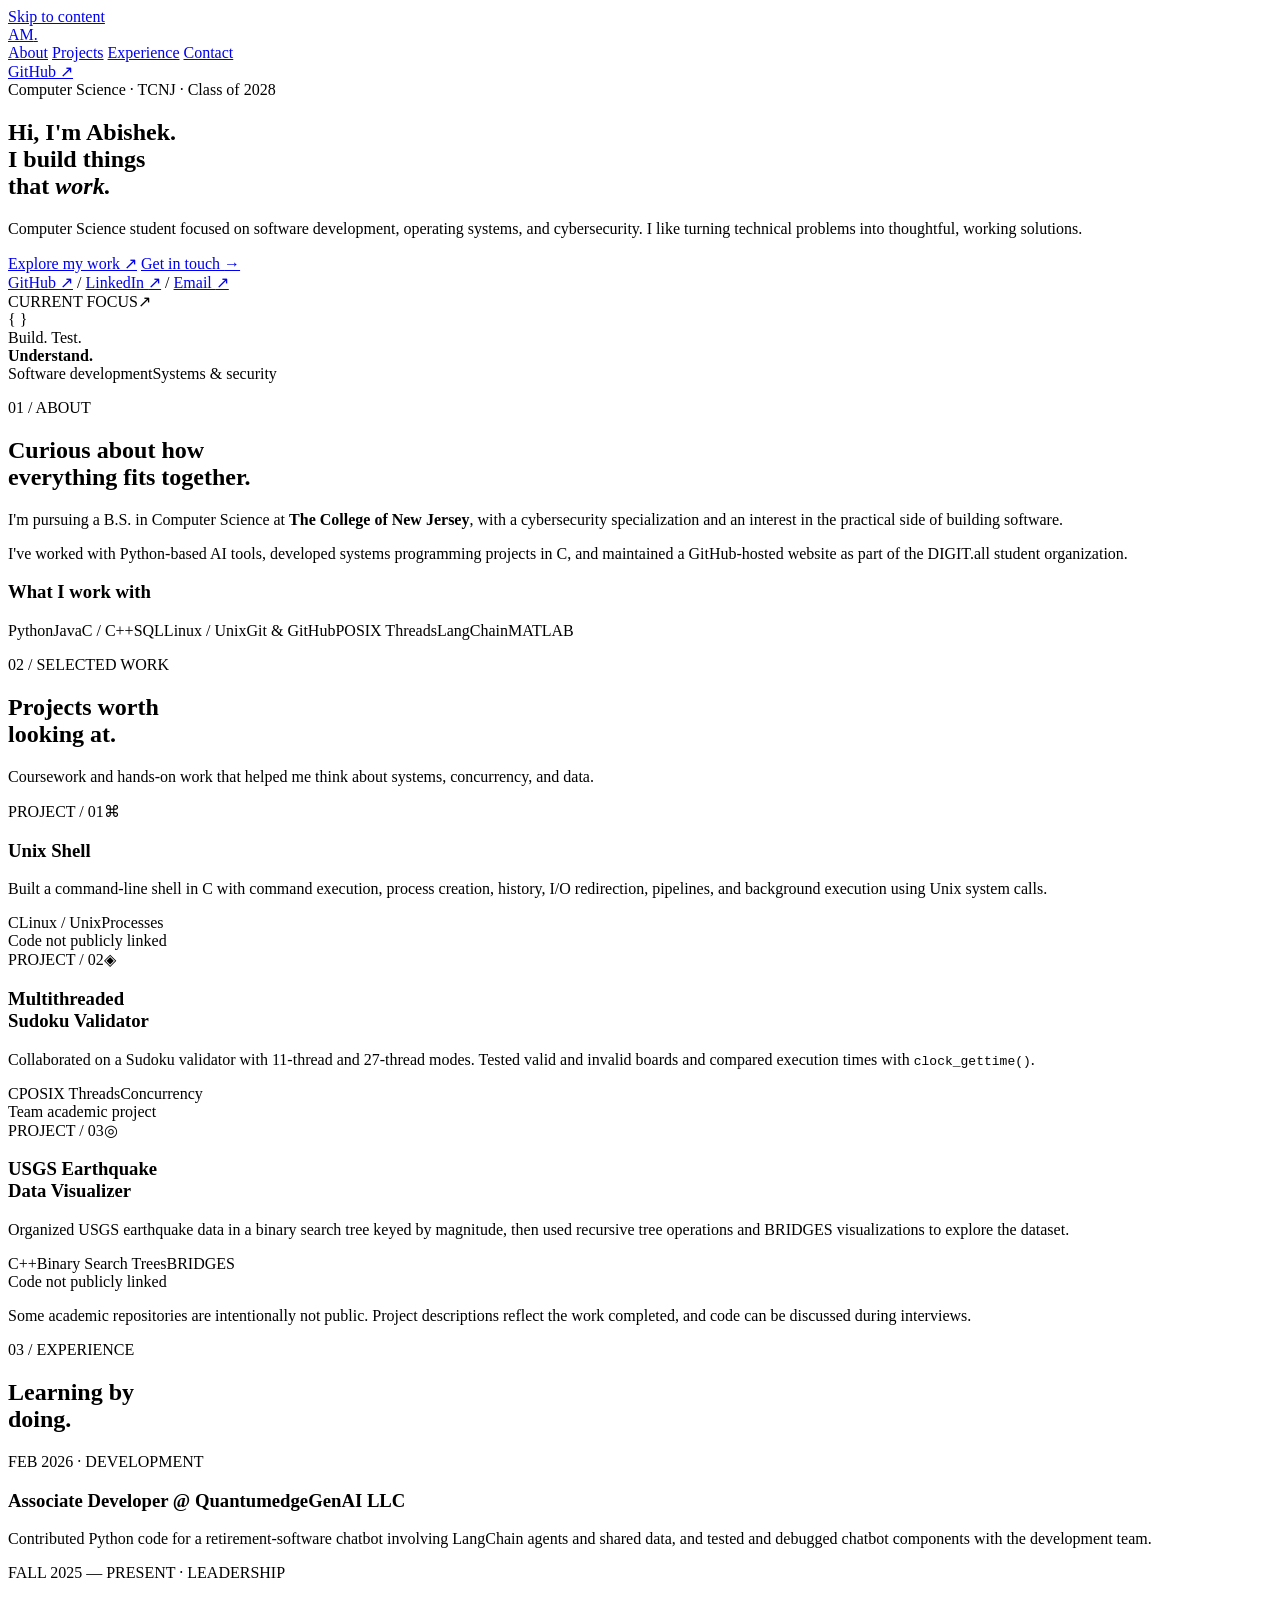
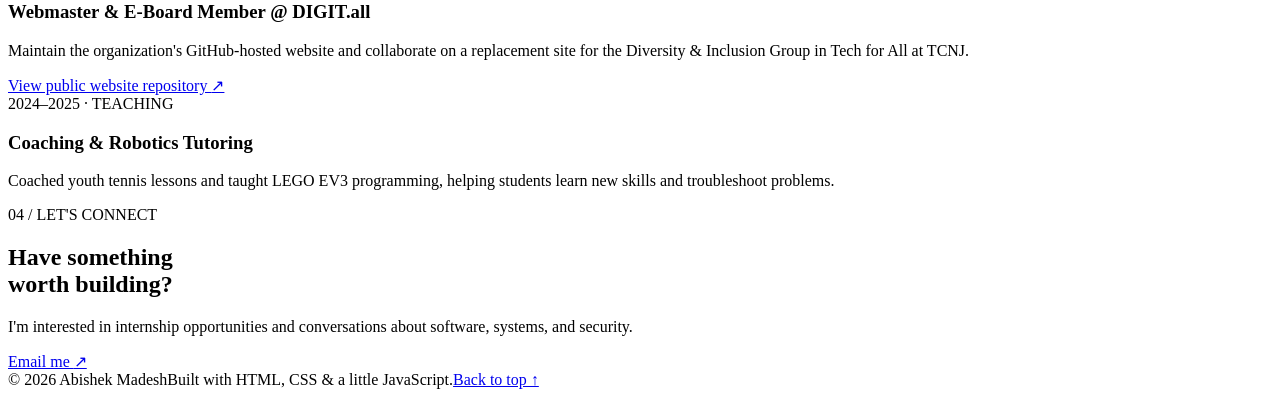
==== index.html @ 81a5c3c8 "Add portfolio homepage" ====
<!doctype html>
<html lang="en">
<head>
  <meta charset="utf-8">
  <meta name="viewport" content="width=device-width, initial-scale=1">
  <meta name="theme-color" content="#0a1020">
  <meta name="description" content="Portfolio of Abishek Madesh, a Computer Science student at The College of New Jersey interested in software development, systems, and cybersecurity.">
  <title>Abishek Madesh | Software & Systems</title>
  <link rel="stylesheet" href="styles.css">
  <script src="script.js" defer></script>
</head>
<body>
  <a class="skip-link" href="#main">Skip to content</a>
  <header class="site-header">
    <div class="container nav-shell">
      <a class="brand" href="#top" aria-label="Abishek Madesh home"><span class="brand-mark">AM<span class="brand-dot">.</span></span></a>
      <nav class="nav-links" aria-label="Primary navigation">
        <a href="#about">About</a>
        <a href="#projects">Projects</a>
        <a href="#experience">Experience</a>
        <a href="#contact">Contact</a>
      </nav>
      <a class="nav-github" href="https://github.com/AbishekMadesh" target="_blank" rel="noopener noreferrer">GitHub <span aria-hidden="true">↗</span></a>
    </div>
  </header>

  <main id="main">
    <section class="hero container" id="top" aria-labelledby="hero-title">
      <div class="hero-copy">
        <div class="eyebrow"><span class="status-dot" aria-hidden="true"></span> Computer Science · TCNJ · Class of 2028</div>
        <h1 id="hero-title">Hi, I'm <span>Abishek.</span><br>I build things<br>that <em>work.</em></h1>
        <p class="hero-description">Computer Science student focused on software development, operating systems, and cybersecurity. I like turning technical problems into thoughtful, working solutions.</p>
        <div class="hero-actions">
          <a class="button button-primary" href="#projects">Explore my work <span aria-hidden="true">↗</span></a>
          <a class="button button-outline" href="mailto:madesha1@tcnj.edu">Get in touch <span aria-hidden="true">→</span></a>
        </div>
        <div class="hero-links" aria-label="Social links">
          <a href="https://github.com/AbishekMadesh" target="_blank" rel="noopener noreferrer">GitHub <span aria-hidden="true">↗</span></a>
          <span aria-hidden="true">/</span>
          <a href="https://www.linkedin.com/in/abishek-madesh" target="_blank" rel="noopener noreferrer">LinkedIn <span aria-hidden="true">↗</span></a>
          <span aria-hidden="true">/</span>
          <a href="mailto:madesha1@tcnj.edu">Email <span aria-hidden="true">↗</span></a>
        </div>
      </div>
      <div class="hero-visual" aria-label="My development focus: code, systems, and security">
        <div class="visual-top"><span class="visual-kicker">CURRENT FOCUS</span><span class="visual-corner" aria-hidden="true">↗</span></div>
        <div class="visual-main">
          <div class="orbit orbit-one"></div><div class="orbit orbit-two"></div>
          <div class="focus-icon" aria-hidden="true">{ }</div>
          <div class="visual-caption">Build. Test.<br><strong>Understand.</strong></div>
        </div>
        <div class="visual-footer"><span><span class="mini-dot" aria-hidden="true"></span> Software development</span><span>Systems & security</span></div>
      </div>
    </section>

    <section class="about section" id="about" aria-labelledby="about-title">
      <div class="container about-grid">
        <div>
          <p class="section-kicker"><span class="section-index">01 /</span> ABOUT</p>
          <h2 id="about-title">Curious about how<br><span>everything fits together.</span></h2>
        </div>
        <div class="about-content">
          <p>I'm pursuing a B.S. in Computer Science at <strong>The College of New Jersey</strong>, with a cybersecurity specialization and an interest in the practical side of building software.</p>
          <p>I've worked with Python-based AI tools, developed systems programming projects in C, and maintained a GitHub-hosted website as part of the DIGIT.all student organization.</p>
          <div class="skill-area">
            <h3>What I work with</h3>
            <div class="skills" aria-label="Technical skills"><span>Python</span><span>Java</span><span>C / C++</span><span>SQL</span><span>Linux / Unix</span><span>Git & GitHub</span><span>POSIX Threads</span><span>LangChain</span><span>MATLAB</span></div>
          </div>
        </div>
      </div>
    </section>

    <section class="projects section" id="projects" aria-labelledby="projects-title">
      <div class="container">
        <div class="section-heading">
          <div><p class="section-kicker"><span class="section-index">02 /</span> SELECTED WORK</p><h2 id="projects-title">Projects worth<br><span>looking at.</span></h2></div>
          <p>Coursework and hands-on work that helped me think about systems, concurrency, and data.</p>
        </div>
        <div class="projects-grid">
          <article class="project-card project-featured">
            <div class="project-card-top"><span class="project-number">PROJECT / 01</span><span class="project-icon" aria-hidden="true">⌘</span></div>
            <h3>Unix Shell</h3>
            <p>Built a command-line shell in C with command execution, process creation, history, I/O redirection, pipelines, and background execution using Unix system calls.</p>
            <div class="project-bottom"><div class="project-tags"><span>C</span><span>Linux / Unix</span><span>Processes</span></div><span class="repo-note">Code not publicly linked</span></div>
          </article>
          <article class="project-card">
            <div class="project-card-top"><span class="project-number">PROJECT / 02</span><span class="project-icon" aria-hidden="true">◈</span></div>
            <h3>Multithreaded<br>Sudoku Validator</h3>
            <p>Collaborated on a Sudoku validator with 11-thread and 27-thread modes. Tested valid and invalid boards and compared execution times with <code>clock_gettime()</code>.</p>
            <div class="project-bottom"><div class="project-tags"><span>C</span><span>POSIX Threads</span><span>Concurrency</span></div><span class="repo-note">Team academic project</span></div>
          </article>
          <article class="project-card">
            <div class="project-card-top"><span class="project-number">PROJECT / 03</span><span class="project-icon" aria-hidden="true">◎</span></div>
            <h3>USGS Earthquake<br>Data Visualizer</h3>
            <p>Organized USGS earthquake data in a binary search tree keyed by magnitude, then used recursive tree operations and BRIDGES visualizations to explore the dataset.</p>
            <div class="project-bottom"><div class="project-tags"><span>C++</span><span>Binary Search Trees</span><span>BRIDGES</span></div><span class="repo-note">Code not publicly linked</span></div>
          </article>
        </div>
        <p class="projects-footnote">Some academic repositories are intentionally not public. Project descriptions reflect the work completed, and code can be discussed during interviews.</p>
      </div>
    </section>

    <section class="experience section" id="experience" aria-labelledby="experience-title">
      <div class="container experience-grid">
        <div><p class="section-kicker"><span class="section-index">03 /</span> EXPERIENCE</p><h2 id="experience-title">Learning by<br><span>doing.</span></h2></div>
        <div class="timeline">
          <article class="timeline-entry"><div class="timeline-meta">FEB 2026 <span aria-hidden="true">·</span> DEVELOPMENT</div><h3>Associate Developer <span>@ QuantumedgeGenAI LLC</span></h3><p>Contributed Python code for a retirement-software chatbot involving LangChain agents and shared data, and tested and debugged chatbot components with the development team.</p></article>
          <article class="timeline-entry"><div class="timeline-meta">FALL 2025 — PRESENT <span aria-hidden="true">·</span> LEADERSHIP</div><h3>Webmaster & E-Board Member <span>@ DIGIT.all</span></h3><p>Maintain the organization's GitHub-hosted website and collaborate on a replacement site for the Diversity & Inclusion Group in Tech for All at TCNJ.</p><a class="inline-link" href="https://github.com/AbishekMadesh/TCNJDIGITall.github.io" target="_blank" rel="noopener noreferrer">View public website repository <span aria-hidden="true">↗</span></a></article>
          <article class="timeline-entry"><div class="timeline-meta">2024–2025 <span aria-hidden="true">·</span> TEACHING</div><h3>Coaching & Robotics Tutoring</h3><p>Coached youth tennis lessons and taught LEGO EV3 programming, helping students learn new skills and troubleshoot problems.</p></article>
        </div>
      </div>
    </section>

    <section class="contact section" id="contact" aria-labelledby="contact-title">
      <div class="container contact-content"><p class="section-kicker"><span class="section-index">04 /</span> LET'S CONNECT</p><h2 id="contact-title">Have something<br><span>worth building?</span></h2><p>I'm interested in internship opportunities and conversations about software, systems, and security.</p><a class="button button-primary" href="mailto:madesha1@tcnj.edu?subject=Portfolio%20Inquiry">Email me <span aria-hidden="true">↗</span></a></div>
    </section>
  </main>
  <footer class="site-footer"><div class="container footer-shell"><span>© <span id="year">2026</span> Abishek Madesh</span><span>Built with HTML, CSS & a little JavaScript.</span><a href="#top">Back to top ↑</a></div></footer>
</body>
</html>
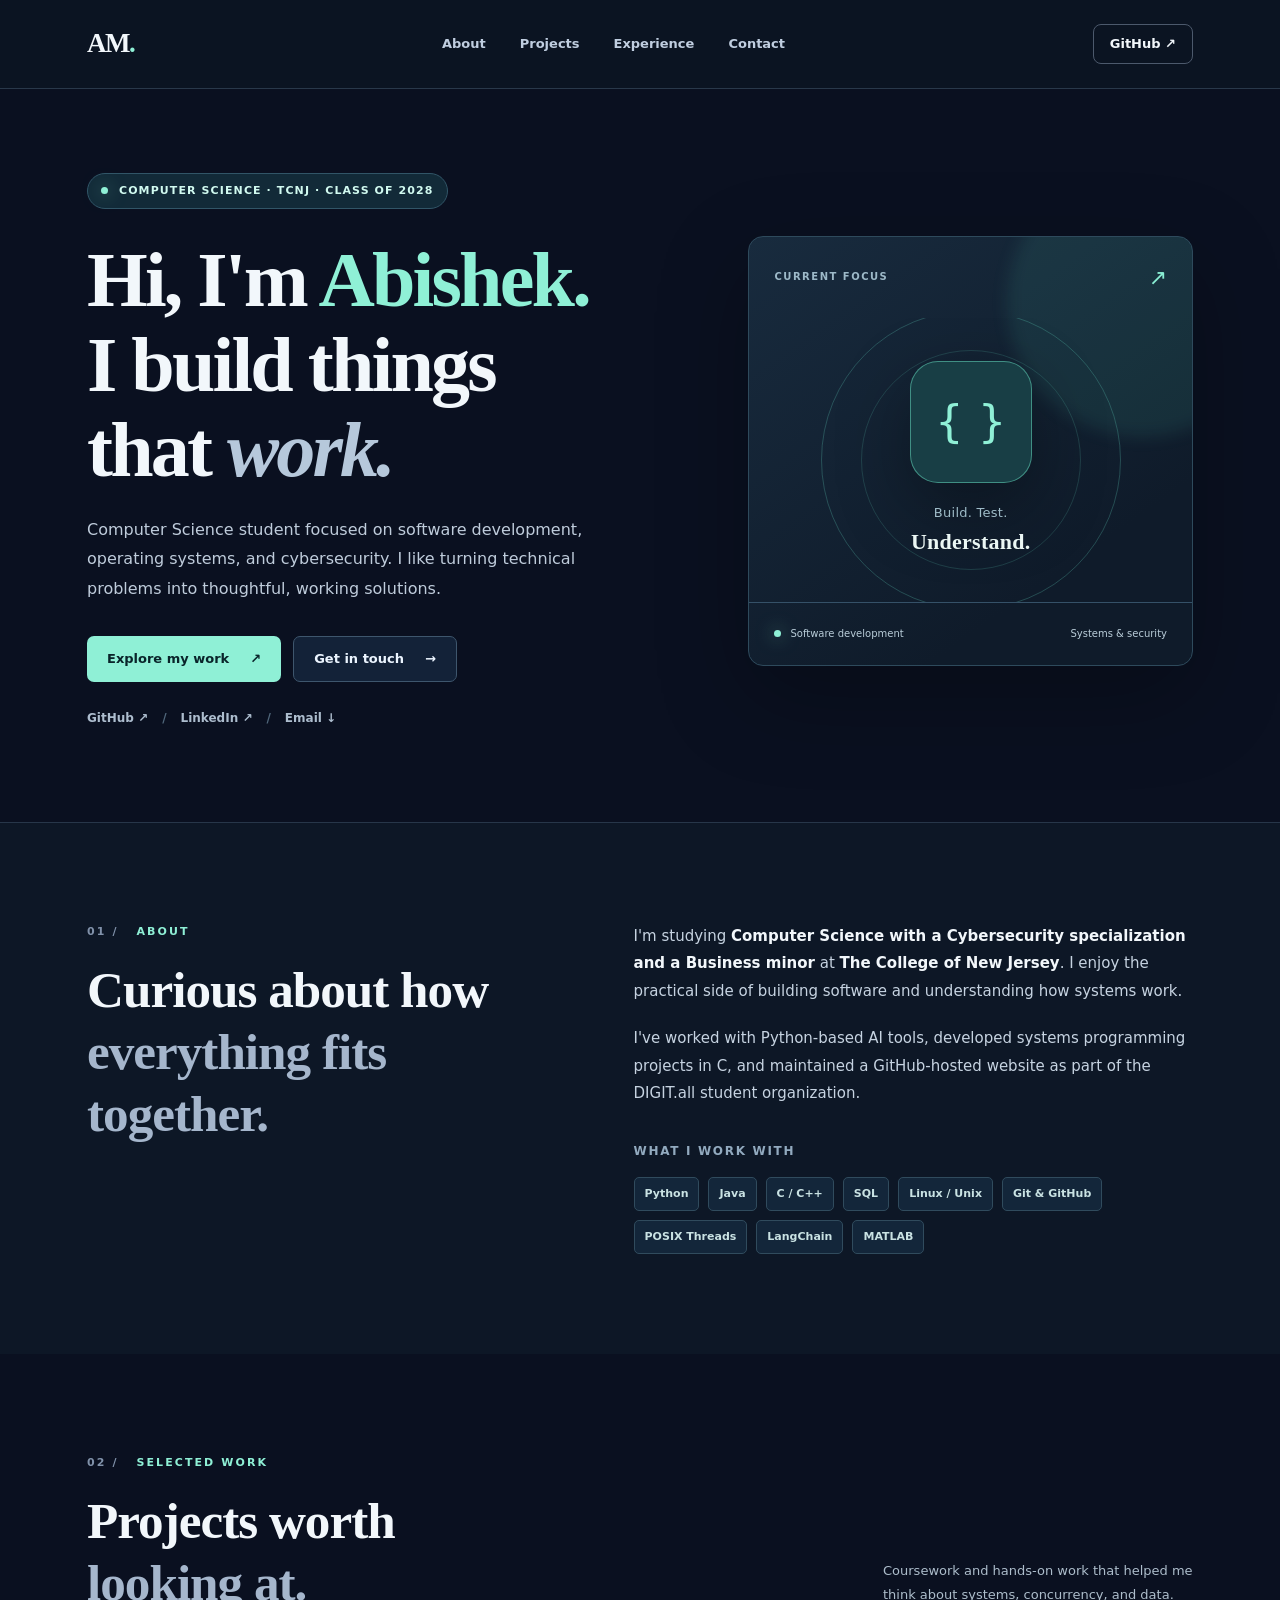
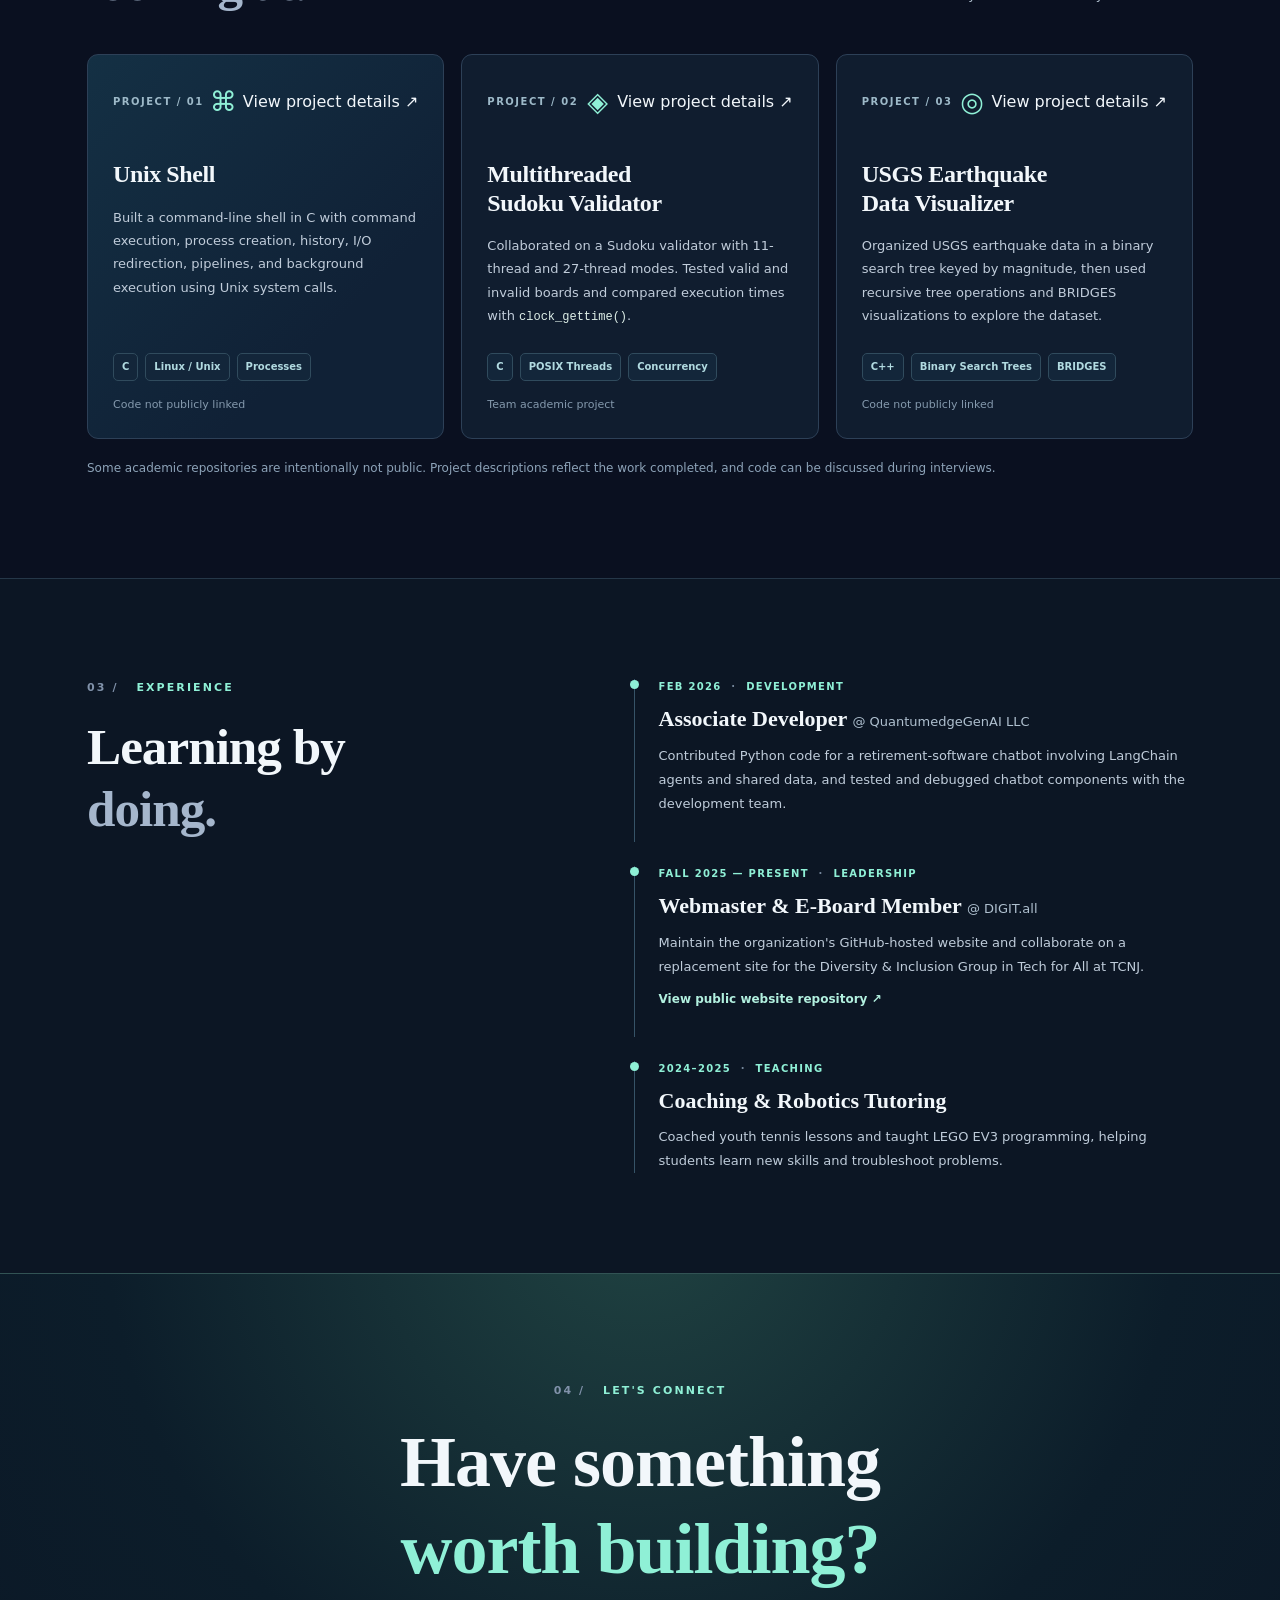
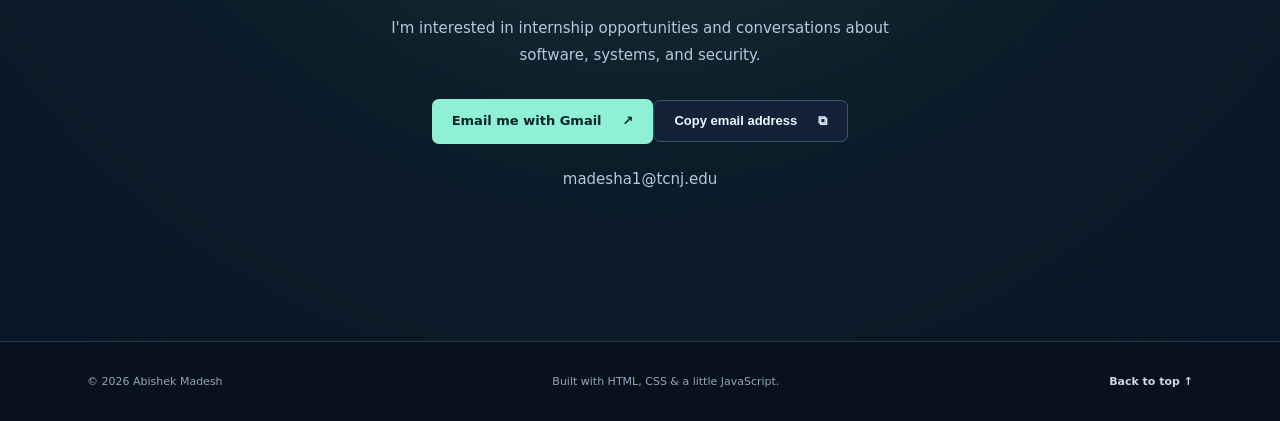
==== commit f36a4e80: "Fix education, add project detail links, and improve contact actions" ====
--- a/index.html
+++ b/index.html
@@ -32,14 +32,14 @@
         <p class="hero-description">Computer Science student focused on software development, operating systems, and cybersecurity. I like turning technical problems into thoughtful, working solutions.</p>
         <div class="hero-actions">
           <a class="button button-primary" href="#projects">Explore my work <span aria-hidden="true">↗</span></a>
-          <a class="button button-outline" href="mailto:madesha1@tcnj.edu">Get in touch <span aria-hidden="true">→</span></a>
+          <a class="button button-outline" href="#contact">Get in touch <span aria-hidden="true">→</span></a>
         </div>
         <div class="hero-links" aria-label="Social links">
           <a href="https://github.com/AbishekMadesh" target="_blank" rel="noopener noreferrer">GitHub <span aria-hidden="true">↗</span></a>
           <span aria-hidden="true">/</span>
           <a href="https://www.linkedin.com/in/abishek-madesh" target="_blank" rel="noopener noreferrer">LinkedIn <span aria-hidden="true">↗</span></a>
           <span aria-hidden="true">/</span>
-          <a href="mailto:madesha1@tcnj.edu">Email <span aria-hidden="true">↗</span></a>
+          <a href="#contact">Email <span aria-hidden="true">↓</span></a>
         </div>
       </div>
       <div class="hero-visual" aria-label="My development focus: code, systems, and security">
@@ -60,7 +60,7 @@
           <h2 id="about-title">Curious about how<br><span>everything fits together.</span></h2>
         </div>
         <div class="about-content">
-          <p>I'm pursuing a B.S. in Computer Science at <strong>The College of New Jersey</strong>, with a cybersecurity specialization and an interest in the practical side of building software.</p>
+          <p>I'm studying <strong>Computer Science with a Cybersecurity specialization and a Business minor</strong> at <strong>The College of New Jersey</strong>. I enjoy the practical side of building software and understanding how systems work.</p>
           <p>I've worked with Python-based AI tools, developed systems programming projects in C, and maintained a GitHub-hosted website as part of the DIGIT.all student organization.</p>
           <div class="skill-area">
             <h3>What I work with</h3>
@@ -77,24 +77,24 @@
           <p>Coursework and hands-on work that helped me think about systems, concurrency, and data.</p>
         </div>
         <div class="projects-grid">
-          <article class="project-card project-featured">
-            <div class="project-card-top"><span class="project-number">PROJECT / 01</span><span class="project-icon" aria-hidden="true">⌘</span></div>
+          <a class="project-card project-featured" href="projects/unix-shell.html" aria-label="View details for Unix Shell">
+            <div class="project-card-top"><span class="project-number">PROJECT / 01</span><span class="project-icon" aria-hidden="true">⌘</span><span class="project-cta">View project details <span aria-hidden="true">↗</span></span></div>
             <h3>Unix Shell</h3>
             <p>Built a command-line shell in C with command execution, process creation, history, I/O redirection, pipelines, and background execution using Unix system calls.</p>
             <div class="project-bottom"><div class="project-tags"><span>C</span><span>Linux / Unix</span><span>Processes</span></div><span class="repo-note">Code not publicly linked</span></div>
-          </article>
-          <article class="project-card">
-            <div class="project-card-top"><span class="project-number">PROJECT / 02</span><span class="project-icon" aria-hidden="true">◈</span></div>
+          </a>
+          <a class="project-card" href="projects/sudoku-validator.html" aria-label="View details for Multithreaded Sudoku Validator">
+            <div class="project-card-top"><span class="project-number">PROJECT / 02</span><span class="project-icon" aria-hidden="true">◈</span><span class="project-cta">View project details <span aria-hidden="true">↗</span></span></div>
             <h3>Multithreaded<br>Sudoku Validator</h3>
             <p>Collaborated on a Sudoku validator with 11-thread and 27-thread modes. Tested valid and invalid boards and compared execution times with <code>clock_gettime()</code>.</p>
             <div class="project-bottom"><div class="project-tags"><span>C</span><span>POSIX Threads</span><span>Concurrency</span></div><span class="repo-note">Team academic project</span></div>
-          </article>
-          <article class="project-card">
-            <div class="project-card-top"><span class="project-number">PROJECT / 03</span><span class="project-icon" aria-hidden="true">◎</span></div>
+          </a>
+          <a class="project-card" href="projects/earthquake-visualizer.html" aria-label="View details for USGS Earthquake Data Visualizer">
+            <div class="project-card-top"><span class="project-number">PROJECT / 03</span><span class="project-icon" aria-hidden="true">◎</span><span class="project-cta">View project details <span aria-hidden="true">↗</span></span></div>
             <h3>USGS Earthquake<br>Data Visualizer</h3>
             <p>Organized USGS earthquake data in a binary search tree keyed by magnitude, then used recursive tree operations and BRIDGES visualizations to explore the dataset.</p>
             <div class="project-bottom"><div class="project-tags"><span>C++</span><span>Binary Search Trees</span><span>BRIDGES</span></div><span class="repo-note">Code not publicly linked</span></div>
-          </article>
+          </a>
         </div>
         <p class="projects-footnote">Some academic repositories are intentionally not public. Project descriptions reflect the work completed, and code can be discussed during interviews.</p>
       </div>
@@ -112,7 +112,7 @@
     </section>
 
     <section class="contact section" id="contact" aria-labelledby="contact-title">
-      <div class="container contact-content"><p class="section-kicker"><span class="section-index">04 /</span> LET'S CONNECT</p><h2 id="contact-title">Have something<br><span>worth building?</span></h2><p>I'm interested in internship opportunities and conversations about software, systems, and security.</p><a class="button button-primary" href="mailto:madesha1@tcnj.edu?subject=Portfolio%20Inquiry">Email me <span aria-hidden="true">↗</span></a></div>
+      <div class="container contact-content"><p class="section-kicker"><span class="section-index">04 /</span> LET'S CONNECT</p><h2 id="contact-title">Have something<br><span>worth building?</span></h2><p>I'm interested in internship opportunities and conversations about software, systems, and security.</p><div class="contact-actions"><a class="button button-primary" href="https://mail.google.com/mail/?view=cm&amp;fs=1&amp;to=madesha1%40tcnj.edu&amp;su=Portfolio%20Inquiry" target="_blank" rel="noopener noreferrer">Email me with Gmail <span aria-hidden="true">↗</span></a><button class="button button-outline copy-email" type="button" data-email="madesha1@tcnj.edu">Copy email address <span aria-hidden="true">⧉</span></button></div><p class="contact-email">madesha1@tcnj.edu</p><p class="copy-status" id="copy-status" role="status" aria-live="polite"></p></div>
     </section>
   </main>
   <footer class="site-footer"><div class="container footer-shell"><span>© <span id="year">2026</span> Abishek Madesh</span><span>Built with HTML, CSS & a little JavaScript.</span><a href="#top">Back to top ↑</a></div></footer>
--- a/styles.css
+++ b/styles.css
@@ -0,0 +1,12 @@
+:root{color-scheme:dark;--bg:#0a1020;--surface:#101b2d;--edge:#29384d;--muted:#a6b5c8;--text:#f2f7fb;--accent:#8ff0d6;--serif:Georgia,'Times New Roman',serif;--sans:'Segoe UI',Inter,system-ui,-apple-system,sans-serif}
+*{box-sizing:border-box}html{scroll-behavior:smooth}body{margin:0;background:var(--bg);font-family:var(--sans);color:var(--text);line-height:1.6;-webkit-font-smoothing:antialiased}a{color:inherit;text-decoration:none}a:hover{text-decoration:none}::selection{background:var(--accent);color:var(--bg)}.container{max-width:1170px;margin-inline:auto;padding-inline:32px}.skip-link{position:absolute;z-index:9999;left:15px;top:-100px;background:#fff;color:#111;padding:9px 14px;border-radius:4px}.skip-link:focus{top:12px}a:focus-visible{outline:3px solid var(--accent);outline-offset:5px;border-radius:3px}
+.site-header{position:relative;border-bottom:1px solid #29384a;background:#0b1422}.nav-shell{min-height:88px;display:flex;align-items:center;justify-content:space-between;gap:25px}.brand-mark{font-family:var(--serif);font-weight:700;font-size:27px;letter-spacing:-1.5px}.brand-dot{color:var(--accent)}.nav-links{display:flex;gap:34px}.nav-links a{font-size:13px;font-weight:600;color:#c0cee0;transition:color .2s}.nav-links a:hover,.hero-links a:hover,.inline-link:hover{color:var(--accent)}.nav-github{font-size:13px;font-weight:700;border:1px solid #4c596c;border-radius:8px;padding:9px 16px;white-space:nowrap}.nav-github:hover{border-color:var(--accent)}
+.hero{min-height:620px;display:grid;grid-template-columns:1.15fr .85fr;gap:60px;align-items:center;padding-block:84px 93px}.hero-copy{position:relative}.eyebrow{display:inline-flex;align-items:center;gap:11px;border:1px solid #315567;background:#122a38;color:#d1faf0;padding:8px 13px;border-radius:100px;font-size:11px;font-weight:700;letter-spacing:.1em;text-transform:uppercase}.status-dot,.mini-dot{display:inline-block;width:7px;height:7px;background:var(--accent);border-radius:50%;box-shadow:0 0 18px #8ff0d6a0}.hero h1{font-family:var(--serif);font-weight:700;letter-spacing:-2.8px;font-size:clamp(56px,6.1vw,83px);line-height:1.09;margin:28px 0 23px}.hero h1 span{color:var(--accent)}.hero h1 em{font-style:italic;color:#b6c8db}.hero-description{max-width:550px;color:#bfccdb;font-size:16px;line-height:1.85;margin:0}.hero-actions{display:flex;flex-wrap:wrap;gap:12px;margin:32px 0 27px}.button{display:inline-flex;justify-content:center;align-items:center;gap:21px;padding:12px 20px;border-radius:7px;font-size:13px;font-weight:800;transition:transform .15s,background .15s,border-color .15s}.button:hover{transform:translateY(-2px)}.button-primary{background:var(--accent);color:#09242a}.button-primary:hover{background:#b0f9e7}.button-outline{color:#ecf5ff;background:#132238;border:1px solid #3e566d}.button-outline:hover{border-color:var(--accent)}.hero-links{display:flex;gap:14px;align-items:center;color:#adbdce;font-size:12px;font-weight:700}.hero-links>span{color:#50677b}
+.hero-visual{min-height:430px;background:linear-gradient(145deg,#182b3e 0%,#0f1b2a 75%);border:1px solid #2e4a5c;border-radius:15px;box-shadow:0 30px 90px #0004;overflow:hidden;display:flex;flex-direction:column;position:relative}.hero-visual:after{content:"";position:absolute;right:-85px;top:-70px;width:270px;height:270px;border-radius:50%;background:#54ddbf18;filter:blur(8px)}.visual-top,.visual-footer{padding:23px 25px;display:flex;align-items:center;justify-content:space-between;gap:12px}.visual-kicker,.project-number{font-size:10px;font-weight:900;color:#9db9c8;letter-spacing:.15em}.visual-corner{font-size:22px;color:var(--accent)}.visual-main{flex:1;position:relative;display:flex;flex-direction:column;align-items:center;justify-content:center;overflow:hidden}.orbit{position:absolute;border:1px solid #5ec6b448;border-radius:50%}.orbit-one{width:300px;height:300px}.orbit-two{width:220px;height:220px;border-color:#5ec6b432}.focus-icon{display:grid;place-items:center;width:122px;height:122px;border-radius:28px;background:#183e45;border:1px solid #6ce9c87a;color:var(--accent);font-size:45px;font-weight:500;box-shadow:0 25px 75px #0005;z-index:1}.visual-caption{position:relative;z-index:1;margin-top:20px;text-align:center;color:#9fbcc8;font-size:13px;letter-spacing:.02em}.visual-caption strong{font-family:var(--serif);font-size:22px;color:#ebf7f4}.visual-footer{font-size:10px;color:#b9cdd9;border-top:1px solid #355168;white-space:nowrap}.visual-footer span:first-child{display:flex;align-items:center;gap:9px}
+.section{padding-block:100px;scroll-margin-top:20px}.section-kicker{font-size:11px;letter-spacing:.19em;font-weight:800;color:var(--accent);margin:0 0 19px}.section-index{color:#8192aa;margin-right:12px}.section h2{font-family:var(--serif);font-size:clamp(38px,4vw,52px);line-height:1.21;letter-spacing:-1px;margin:0;font-weight:700}.section h2 span{color:#a5b6cc}.about{border-top:1px solid #273649;background:#0d1726}.about-grid,.experience-grid{display:grid;grid-template-columns:.92fr 1.08fr;gap:70px}.about-content p{margin:0 0 19px;color:#c6d3e1;font-size:15px;line-height:1.85}.about-content strong{color:var(--text)}.skill-area{margin-top:34px}.skill-area h3{font-size:12px;text-transform:uppercase;letter-spacing:.14em;color:#92aabf;margin:0 0 16px}.skills{display:flex;gap:9px;flex-wrap:wrap}.skills span,.project-tags span{border:1px solid #304b5d;border-radius:5px;background:#13263a;color:#c9e2e3;font-size:11px;font-weight:700;padding:7px 10px}
+.projects{background:#0a1020}.section-heading{display:flex;justify-content:space-between;align-items:end;gap:60px;margin-bottom:40px}.section-heading>p{max-width:310px;color:#adbdcb;font-size:13px;line-height:1.9;margin:0 0 6px}.projects-grid{display:grid;grid-template-columns:repeat(3,minmax(0,1fr));gap:17px}.project-card{display:flex;flex-direction:column;border:1px solid #2d4057;border-radius:11px;background:#101d2f;padding:25px;min-height:355px;transition:transform .2s,border-color .2s,box-shadow .2s}.project-card:hover{transform:translateY(-5px);border-color:#548d8d;box-shadow:0 24px 50px #0004}.project-featured{background:linear-gradient(135deg,#143044 0%,#102136 70%)}.project-card-top{display:flex;align-items:center;justify-content:space-between;margin-bottom:37px}.project-icon{color:var(--accent);font-size:27px}.project-card h3{font-family:var(--serif);font-size:24px;line-height:1.18;margin:0 0 17px;letter-spacing:-.4px}.project-card p{font-size:13px;color:#c0ccda;line-height:1.8;margin:0 0 24px}.project-card code{font-size:12px;color:#deefe8}.project-bottom{margin-top:auto}.project-tags{display:flex;gap:7px;flex-wrap:wrap}.project-tags span{font-size:10px;padding:5px 8px;color:#b1dae0}.repo-note{display:block;font-size:11px;color:#8499ad;margin-top:15px}.projects-footnote{font-size:12px;color:#8da3b8;margin:20px 0 0}
+.experience{background:#0c1624;border-top:1px solid #253748}.timeline{padding-top:0}.timeline-entry{padding:0 0 26px 24px;margin-bottom:24px;border-left:1px solid #365367;position:relative}.timeline-entry:before{content:"";position:absolute;left:-5px;top:1px;width:9px;height:9px;border-radius:50%;background:var(--accent)}.timeline-entry:last-child{margin-bottom:0;padding-bottom:0}.timeline-meta{color:var(--accent);font-size:10px;font-weight:800;letter-spacing:.13em}.timeline-meta span{color:#738498;padding-inline:5px}.timeline-entry h3{font-family:var(--serif);font-size:22px;line-height:1.35;margin:9px 0 10px}.timeline-entry h3 span{font-family:var(--sans);font-size:13px;color:#afc0cf;font-weight:500}.timeline-entry p{font-size:13px;line-height:1.85;color:#bfccda;margin:0}.inline-link{display:inline-block;font-size:12px;font-weight:700;color:#b2f0df;margin-top:11px}
+.contact{background:radial-gradient(circle at 50% -10%,#204342 0%,#0c1d2a 55%,#0b1726 95%);text-align:center;border-top:1px solid #325354;padding-block:108px 118px}.contact h2{font-size:clamp(44px,6vw,72px)}.contact h2 span{color:var(--accent)}.contact-content>p:not(.section-kicker){max-width:500px;margin:22px auto 30px;color:#b5c9d8;font-size:15px;line-height:1.8}.site-footer{background:#08111c;border-top:1px solid #293948}.footer-shell{min-height:80px;display:flex;justify-content:space-between;gap:20px;align-items:center;font-size:11px;color:#93a6bb}.footer-shell a{font-weight:700;color:#cbdbe4}.footer-shell a:hover{color:var(--accent)}
+@media(max-width:980px){.hero{gap:35px}.hero h1{font-size:clamp(50px,6vw,74px)}.about-grid,.experience-grid{gap:35px}.projects-grid{grid-template-columns:repeat(2,minmax(0,1fr))}.project-featured{grid-column:span 2;min-height:310px}.section-heading{align-items:start}}
+@media(max-width:700px){.container{padding-inline:20px}.nav-shell{min-height:72px}.nav-links{display:none}.nav-github{font-size:12px}.hero{grid-template-columns:1fr;padding-block:69px 74px;min-height:0}.hero h1{font-size:clamp(44px,11vw,64px);letter-spacing:-1.8px}.hero-description{font-size:14px}.hero-visual{min-height:320px}.section{padding-block:72px}.about-grid,.experience-grid{grid-template-columns:1fr;gap:24px}.section-heading{display:block}.section-heading>p{margin-top:15px}.projects-grid{grid-template-columns:1fr}.project-featured{grid-column:auto;min-height:350px}.project-card{min-height:350px}.footer-shell{flex-wrap:wrap;justify-content:center;text-align:center;padding-block:20px}.visual-footer{font-size:9px}.timeline-entry h3 span{display:block;margin-top:4px}.eyebrow{font-size:9px;letter-spacing:.08em}}
+@media(prefers-reduced-motion:reduce){html{scroll-behavior:auto}.button,.project-card,.nav-links a{transition:none}}
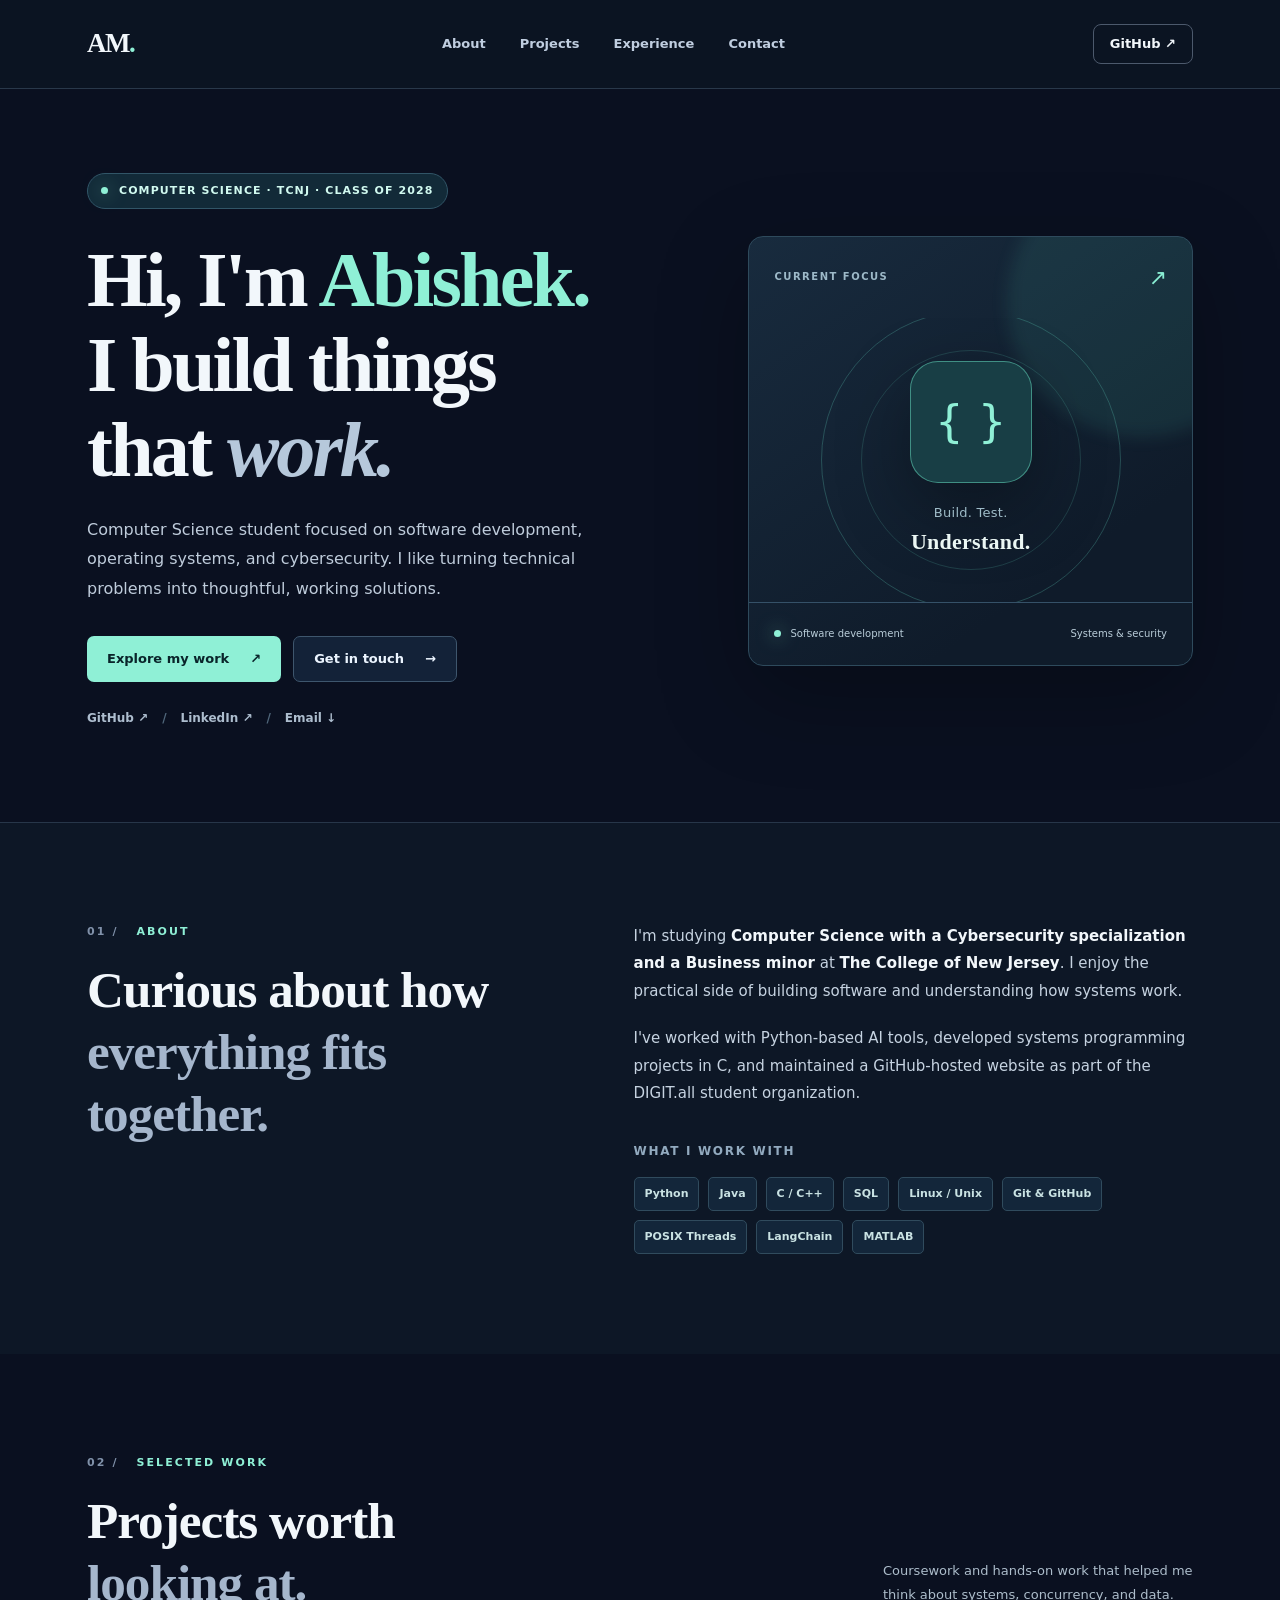
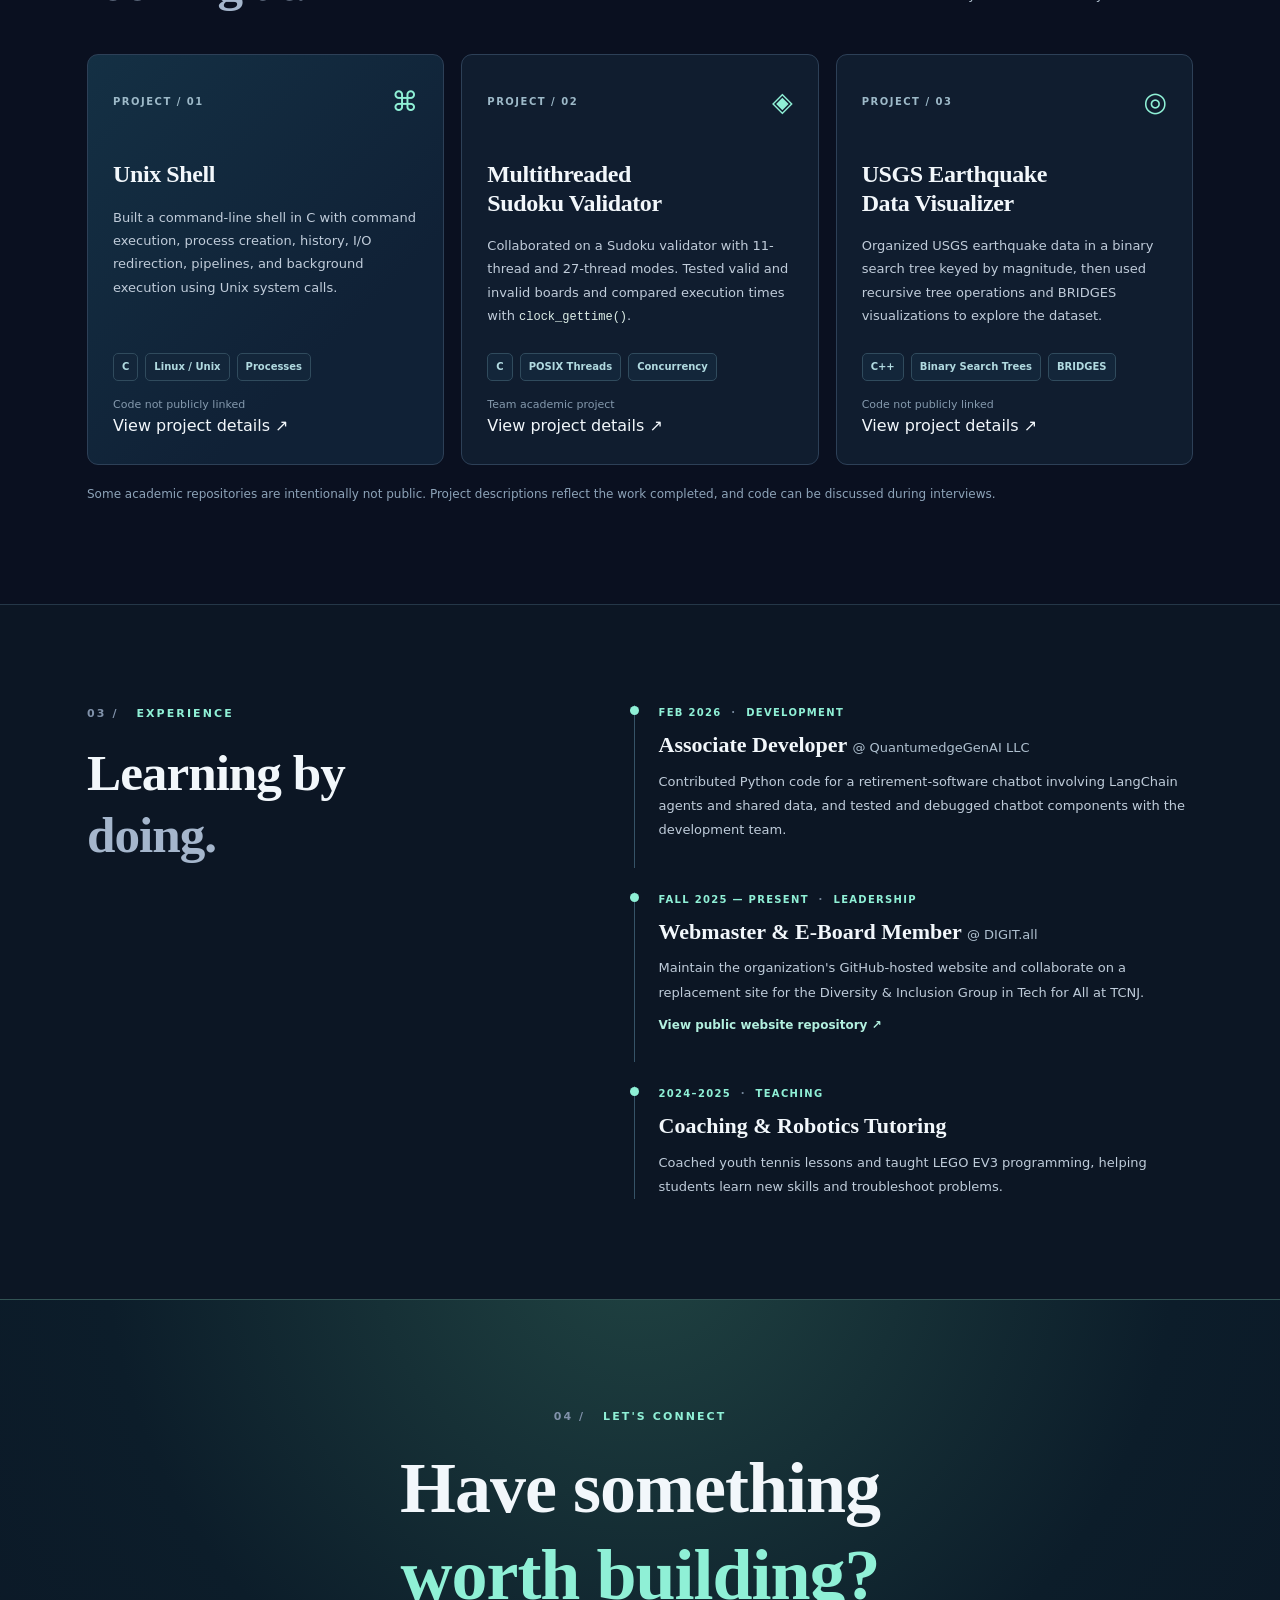
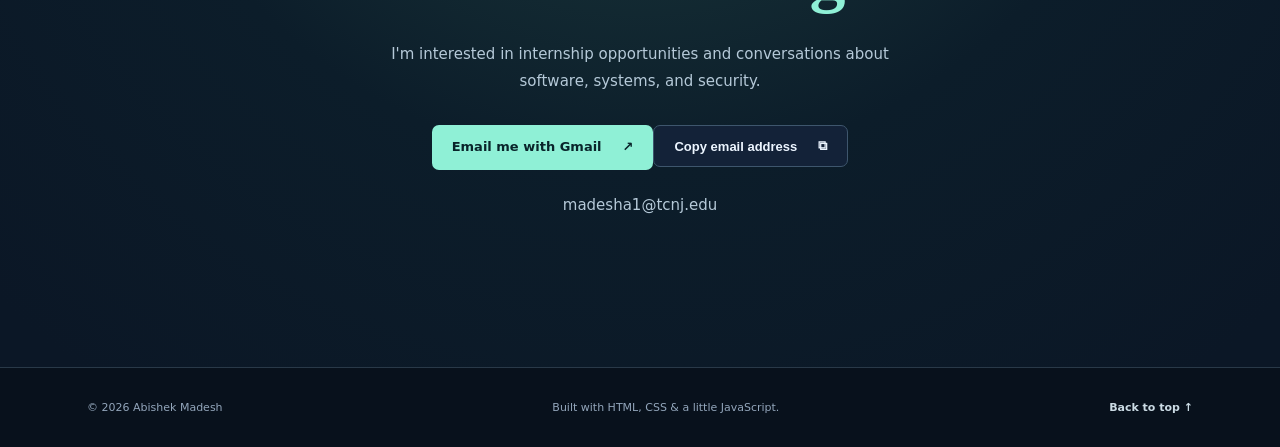
==== commit b3a87587: "Place project detail calls to action below descriptions" ====
--- a/index.html
+++ b/index.html
@@ -78,22 +78,22 @@
         </div>
         <div class="projects-grid">
           <a class="project-card project-featured" href="projects/unix-shell.html" aria-label="View details for Unix Shell">
-            <div class="project-card-top"><span class="project-number">PROJECT / 01</span><span class="project-icon" aria-hidden="true">⌘</span><span class="project-cta">View project details <span aria-hidden="true">↗</span></span></div>
+            <div class="project-card-top"><span class="project-number">PROJECT / 01</span><span class="project-icon" aria-hidden="true">⌘</span></div>
             <h3>Unix Shell</h3>
             <p>Built a command-line shell in C with command execution, process creation, history, I/O redirection, pipelines, and background execution using Unix system calls.</p>
-            <div class="project-bottom"><div class="project-tags"><span>C</span><span>Linux / Unix</span><span>Processes</span></div><span class="repo-note">Code not publicly linked</span></div>
+            <div class="project-bottom"><div class="project-tags"><span>C</span><span>Linux / Unix</span><span>Processes</span></div><span class="repo-note">Code not publicly linked</span><span class="project-cta">View project details <span aria-hidden="true">↗</span></span></div>
           </a>
           <a class="project-card" href="projects/sudoku-validator.html" aria-label="View details for Multithreaded Sudoku Validator">
-            <div class="project-card-top"><span class="project-number">PROJECT / 02</span><span class="project-icon" aria-hidden="true">◈</span><span class="project-cta">View project details <span aria-hidden="true">↗</span></span></div>
+            <div class="project-card-top"><span class="project-number">PROJECT / 02</span><span class="project-icon" aria-hidden="true">◈</span></div>
             <h3>Multithreaded<br>Sudoku Validator</h3>
             <p>Collaborated on a Sudoku validator with 11-thread and 27-thread modes. Tested valid and invalid boards and compared execution times with <code>clock_gettime()</code>.</p>
-            <div class="project-bottom"><div class="project-tags"><span>C</span><span>POSIX Threads</span><span>Concurrency</span></div><span class="repo-note">Team academic project</span></div>
+            <div class="project-bottom"><div class="project-tags"><span>C</span><span>POSIX Threads</span><span>Concurrency</span></div><span class="repo-note">Team academic project</span><span class="project-cta">View project details <span aria-hidden="true">↗</span></span></div>
           </a>
           <a class="project-card" href="projects/earthquake-visualizer.html" aria-label="View details for USGS Earthquake Data Visualizer">
-            <div class="project-card-top"><span class="project-number">PROJECT / 03</span><span class="project-icon" aria-hidden="true">◎</span><span class="project-cta">View project details <span aria-hidden="true">↗</span></span></div>
+            <div class="project-card-top"><span class="project-number">PROJECT / 03</span><span class="project-icon" aria-hidden="true">◎</span></div>
             <h3>USGS Earthquake<br>Data Visualizer</h3>
             <p>Organized USGS earthquake data in a binary search tree keyed by magnitude, then used recursive tree operations and BRIDGES visualizations to explore the dataset.</p>
-            <div class="project-bottom"><div class="project-tags"><span>C++</span><span>Binary Search Trees</span><span>BRIDGES</span></div><span class="repo-note">Code not publicly linked</span></div>
+            <div class="project-bottom"><div class="project-tags"><span>C++</span><span>Binary Search Trees</span><span>BRIDGES</span></div><span class="repo-note">Code not publicly linked</span><span class="project-cta">View project details <span aria-hidden="true">↗</span></span></div>
           </a>
         </div>
         <p class="projects-footnote">Some academic repositories are intentionally not public. Project descriptions reflect the work completed, and code can be discussed during interviews.</p>
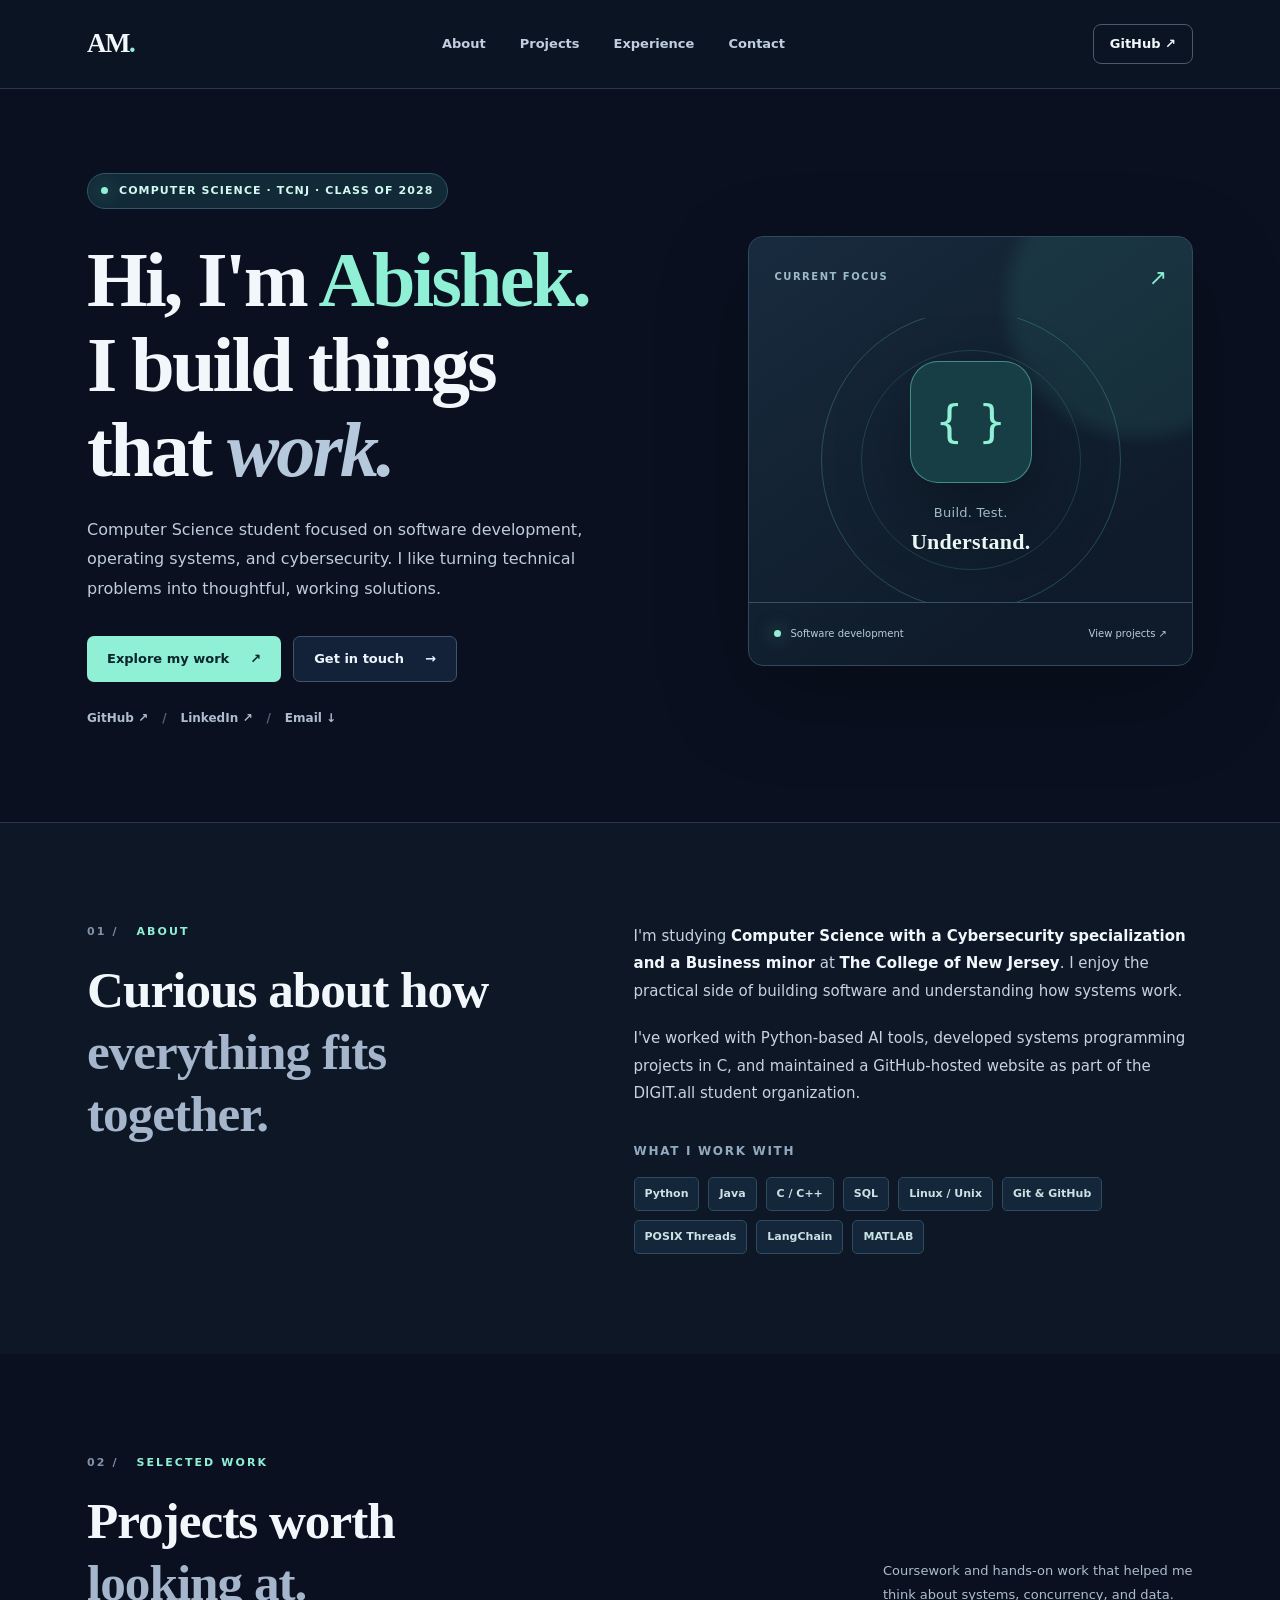
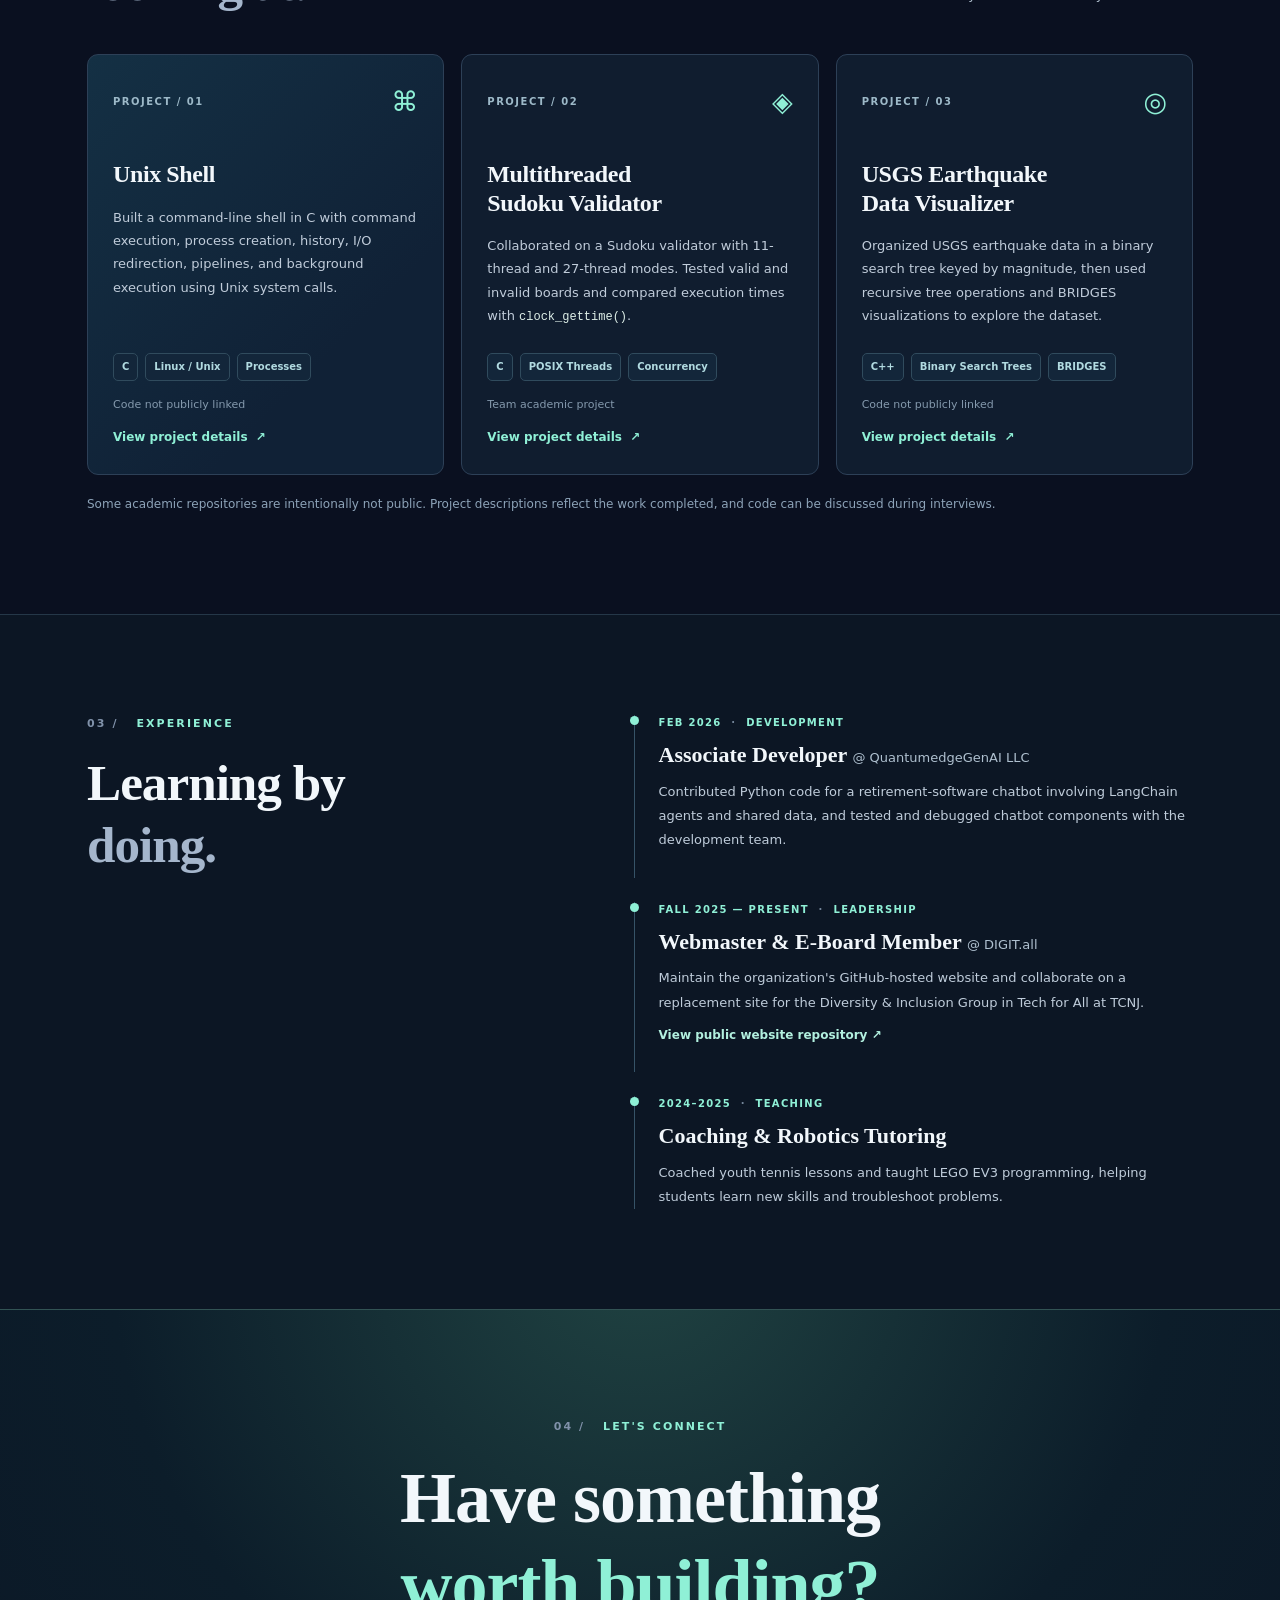
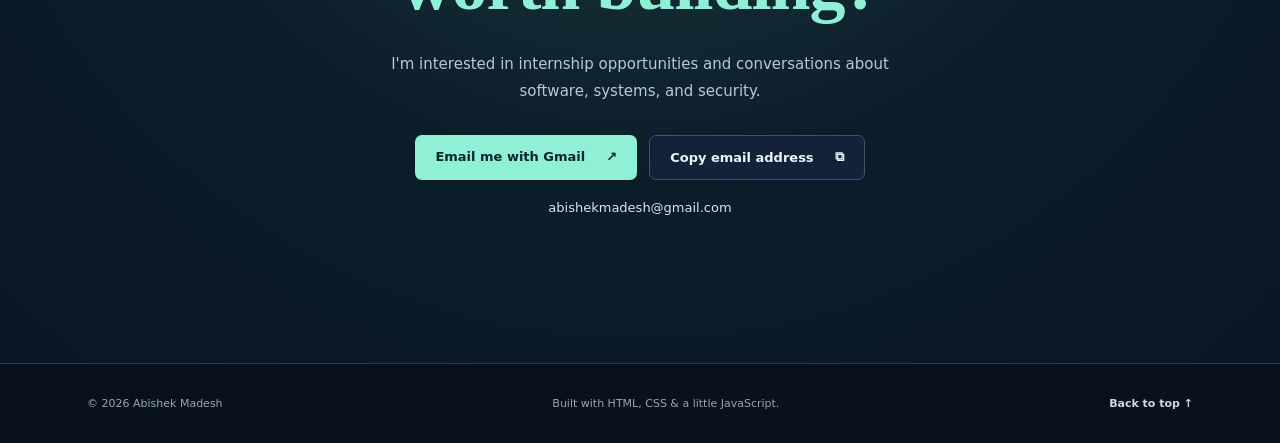
==== commit 4462df53: "Make current focus card open projects and switch to personal email" ====
--- a/index.html
+++ b/index.html
@@ -42,15 +42,15 @@
           <a href="#contact">Email <span aria-hidden="true">↓</span></a>
         </div>
       </div>
-      <div class="hero-visual" aria-label="My development focus: code, systems, and security">
+      <a class="hero-visual" href="#projects" aria-label="Explore my software development, systems, and security projects">
         <div class="visual-top"><span class="visual-kicker">CURRENT FOCUS</span><span class="visual-corner" aria-hidden="true">↗</span></div>
         <div class="visual-main">
           <div class="orbit orbit-one"></div><div class="orbit orbit-two"></div>
           <div class="focus-icon" aria-hidden="true">{ }</div>
           <div class="visual-caption">Build. Test.<br><strong>Understand.</strong></div>
         </div>
-        <div class="visual-footer"><span><span class="mini-dot" aria-hidden="true"></span> Software development</span><span>Systems & security</span></div>
-      </div>
+        <div class="visual-footer"><span><span class="mini-dot" aria-hidden="true"></span> Software development</span><span class="visual-action">View projects ↗</span></div>
+      </a>
     </section>
 
     <section class="about section" id="about" aria-labelledby="about-title">
@@ -112,7 +112,7 @@
     </section>
 
     <section class="contact section" id="contact" aria-labelledby="contact-title">
-      <div class="container contact-content"><p class="section-kicker"><span class="section-index">04 /</span> LET'S CONNECT</p><h2 id="contact-title">Have something<br><span>worth building?</span></h2><p>I'm interested in internship opportunities and conversations about software, systems, and security.</p><div class="contact-actions"><a class="button button-primary" href="https://mail.google.com/mail/?view=cm&amp;fs=1&amp;to=madesha1%40tcnj.edu&amp;su=Portfolio%20Inquiry" target="_blank" rel="noopener noreferrer">Email me with Gmail <span aria-hidden="true">↗</span></a><button class="button button-outline copy-email" type="button" data-email="madesha1@tcnj.edu">Copy email address <span aria-hidden="true">⧉</span></button></div><p class="contact-email">madesha1@tcnj.edu</p><p class="copy-status" id="copy-status" role="status" aria-live="polite"></p></div>
+      <div class="container contact-content"><p class="section-kicker"><span class="section-index">04 /</span> LET'S CONNECT</p><h2 id="contact-title">Have something<br><span>worth building?</span></h2><p>I'm interested in internship opportunities and conversations about software, systems, and security.</p><div class="contact-actions"><a class="button button-primary" href="https://mail.google.com/mail/?view=cm&amp;fs=1&amp;to=abishekmadesh%40gmail.com&amp;su=Portfolio%20Inquiry" target="_blank" rel="noopener noreferrer">Email me with Gmail <span aria-hidden="true">↗</span></a><button class="button button-outline copy-email" type="button" data-email="abishekmadesh@gmail.com">Copy email address <span aria-hidden="true">⧉</span></button></div><p class="contact-email">abishekmadesh@gmail.com</p><p class="copy-status" id="copy-status" role="status" aria-live="polite"></p></div>
     </section>
   </main>
   <footer class="site-footer"><div class="container footer-shell"><span>© <span id="year">2026</span> Abishek Madesh</span><span>Built with HTML, CSS & a little JavaScript.</span><a href="#top">Back to top ↑</a></div></footer>
--- a/styles.css
+++ b/styles.css
@@ -10,3 +10,33 @@
 @media(max-width:980px){.hero{gap:35px}.hero h1{font-size:clamp(50px,6vw,74px)}.about-grid,.experience-grid{gap:35px}.projects-grid{grid-template-columns:repeat(2,minmax(0,1fr))}.project-featured{grid-column:span 2;min-height:310px}.section-heading{align-items:start}}
 @media(max-width:700px){.container{padding-inline:20px}.nav-shell{min-height:72px}.nav-links{display:none}.nav-github{font-size:12px}.hero{grid-template-columns:1fr;padding-block:69px 74px;min-height:0}.hero h1{font-size:clamp(44px,11vw,64px);letter-spacing:-1.8px}.hero-description{font-size:14px}.hero-visual{min-height:320px}.section{padding-block:72px}.about-grid,.experience-grid{grid-template-columns:1fr;gap:24px}.section-heading{display:block}.section-heading>p{margin-top:15px}.projects-grid{grid-template-columns:1fr}.project-featured{grid-column:auto;min-height:350px}.project-card{min-height:350px}.footer-shell{flex-wrap:wrap;justify-content:center;text-align:center;padding-block:20px}.visual-footer{font-size:9px}.timeline-entry h3 span{display:block;margin-top:4px}.eyebrow{font-size:9px;letter-spacing:.08em}}
 @media(prefers-reduced-motion:reduce){html{scroll-behavior:auto}.button,.project-card,.nav-links a{transition:none}}
+
+
+/* Interactive project cards and accessible contact options */
+.project-card{cursor:pointer}
+.project-card:focus-visible{outline:3px solid var(--accent);outline-offset:5px}
+.project-cta{display:inline-flex;gap:8px;align-items:center;margin-top:15px;color:var(--accent);font-size:12px;font-weight:800}
+.project-card:hover .project-cta{text-decoration:underline}
+.contact-actions{display:flex;flex-wrap:wrap;justify-content:center;gap:12px}
+.contact-actions button{font-family:inherit;cursor:pointer}
+.contact-email{margin:16px auto 0!important;font-size:13px!important;color:#d2eae8!important}
+.copy-status{min-height:18px;margin:8px 0 0!important;font-size:12px!important;color:var(--accent)!important}
+/* Dedicated project pages */
+.detail-main{min-height:calc(100vh - 180px)}
+.detail-hero{padding-block:79px 56px;max-width:930px}
+.detail-back{display:inline-flex;align-items:center;gap:8px;font-size:13px;font-weight:700;color:var(--accent);margin-bottom:35px}
+.detail-back:hover{text-decoration:underline}
+.detail-hero h1{font-family:var(--serif);font-size:clamp(43px,6.5vw,72px);line-height:1.12;letter-spacing:-1.6px;margin:0 0 22px}
+.detail-summary{font-size:17px;color:#c4d3df;line-height:1.85;max-width:750px}
+.detail-tags{margin-top:28px}
+.detail-layout{display:grid;grid-template-columns:1.45fr .55fr;gap:54px;border-top:1px solid var(--edge);padding-block:50px 100px}
+.detail-article h2{font-family:var(--serif);font-size:29px;letter-spacing:-.5px;margin:0 0 12px}
+.detail-article p,.detail-article li{color:#c1cddd;font-size:15px;line-height:1.9}
+.detail-article ul{padding-left:22px;margin:16px 0 35px}
+.detail-article li{padding-left:4px;margin-bottom:10px}
+.detail-article h2:not(:first-child){margin-top:40px}
+.detail-side{background:#122337;border:1px solid #2c495c;border-radius:12px;padding:28px;height:max-content}
+.detail-side h3{font-size:12px;letter-spacing:.15em;text-transform:uppercase;color:var(--accent);margin:0 0 18px}
+.detail-side p{color:#bdcddd;font-size:13px;line-height:1.8;margin:0 0 18px}
+.detail-side .button{width:100%}
+@media(max-width:700px){.detail-hero{padding-block:55px 40px}.detail-layout{grid-template-columns:1fr;gap:28px;padding-block:35px 75px}.contact-actions{flex-direction:column;align-items:center}.contact-actions .button{width:min(100%,300px)}}
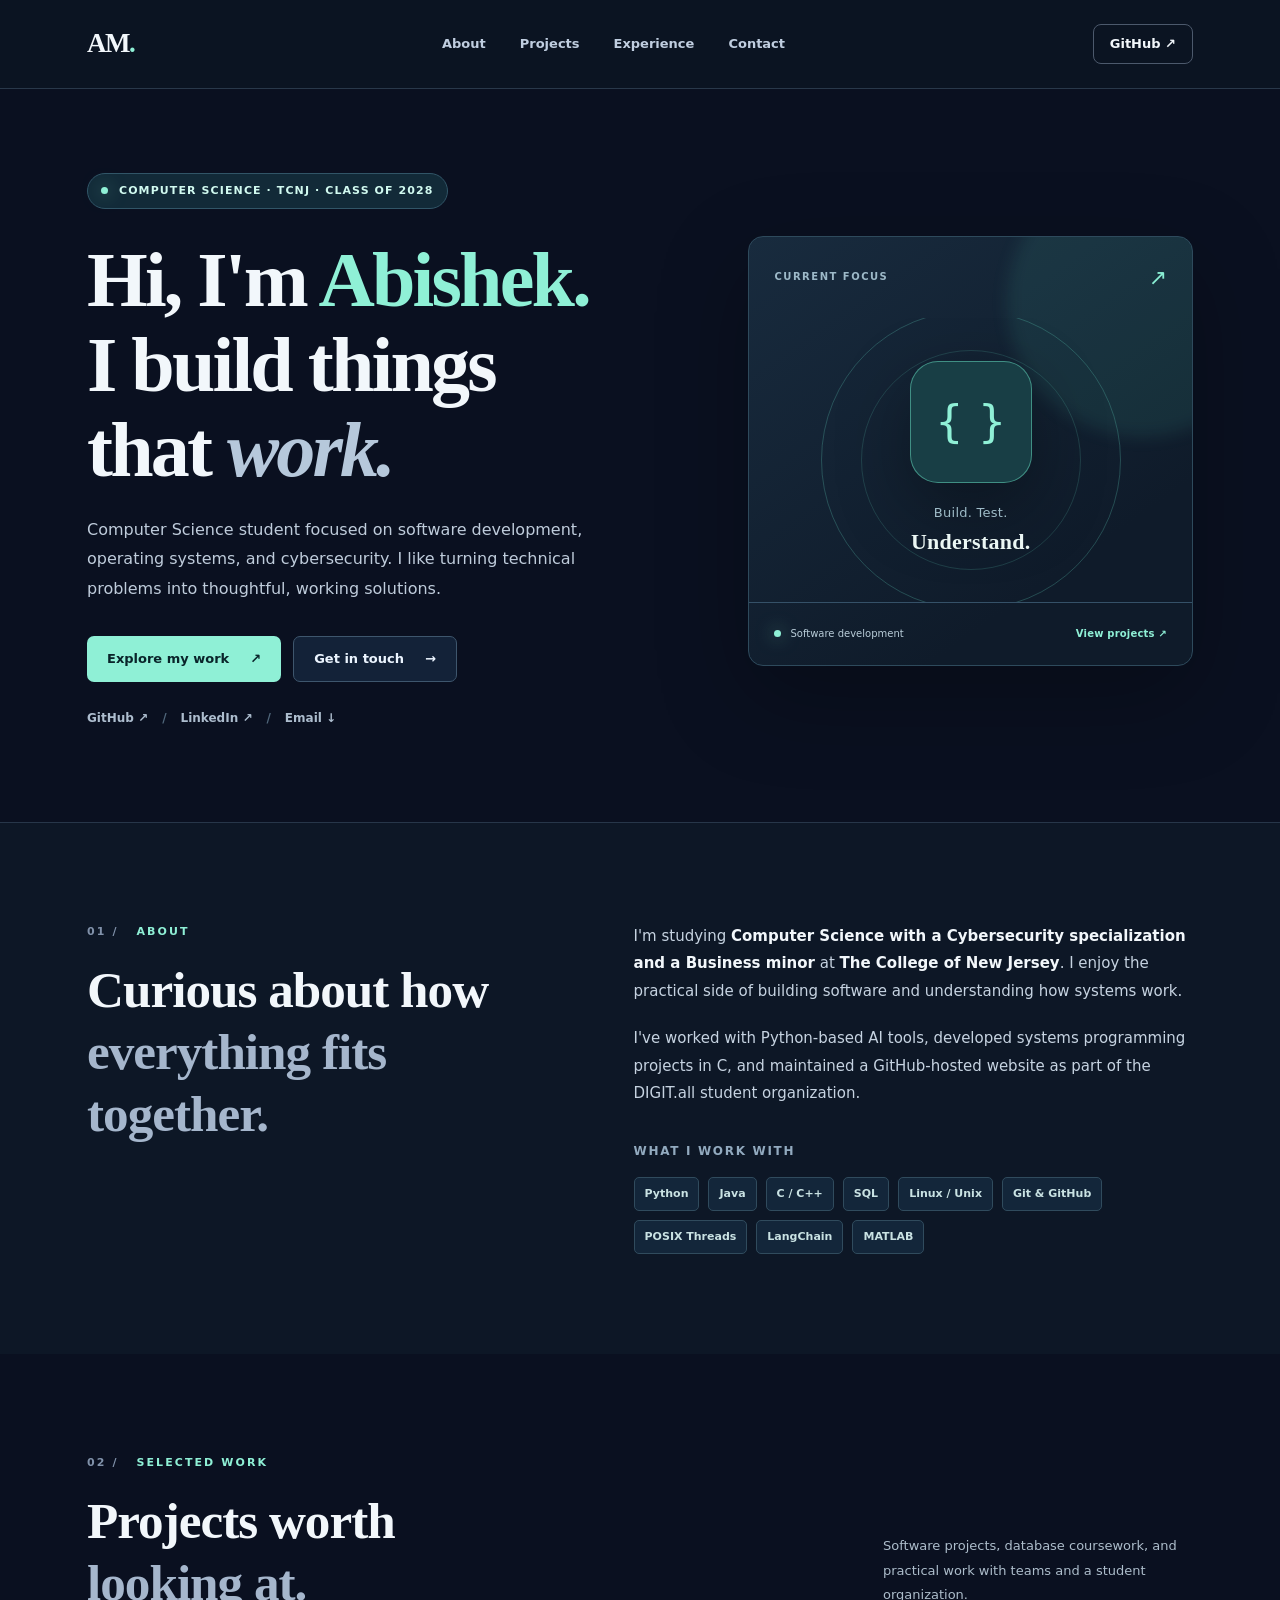
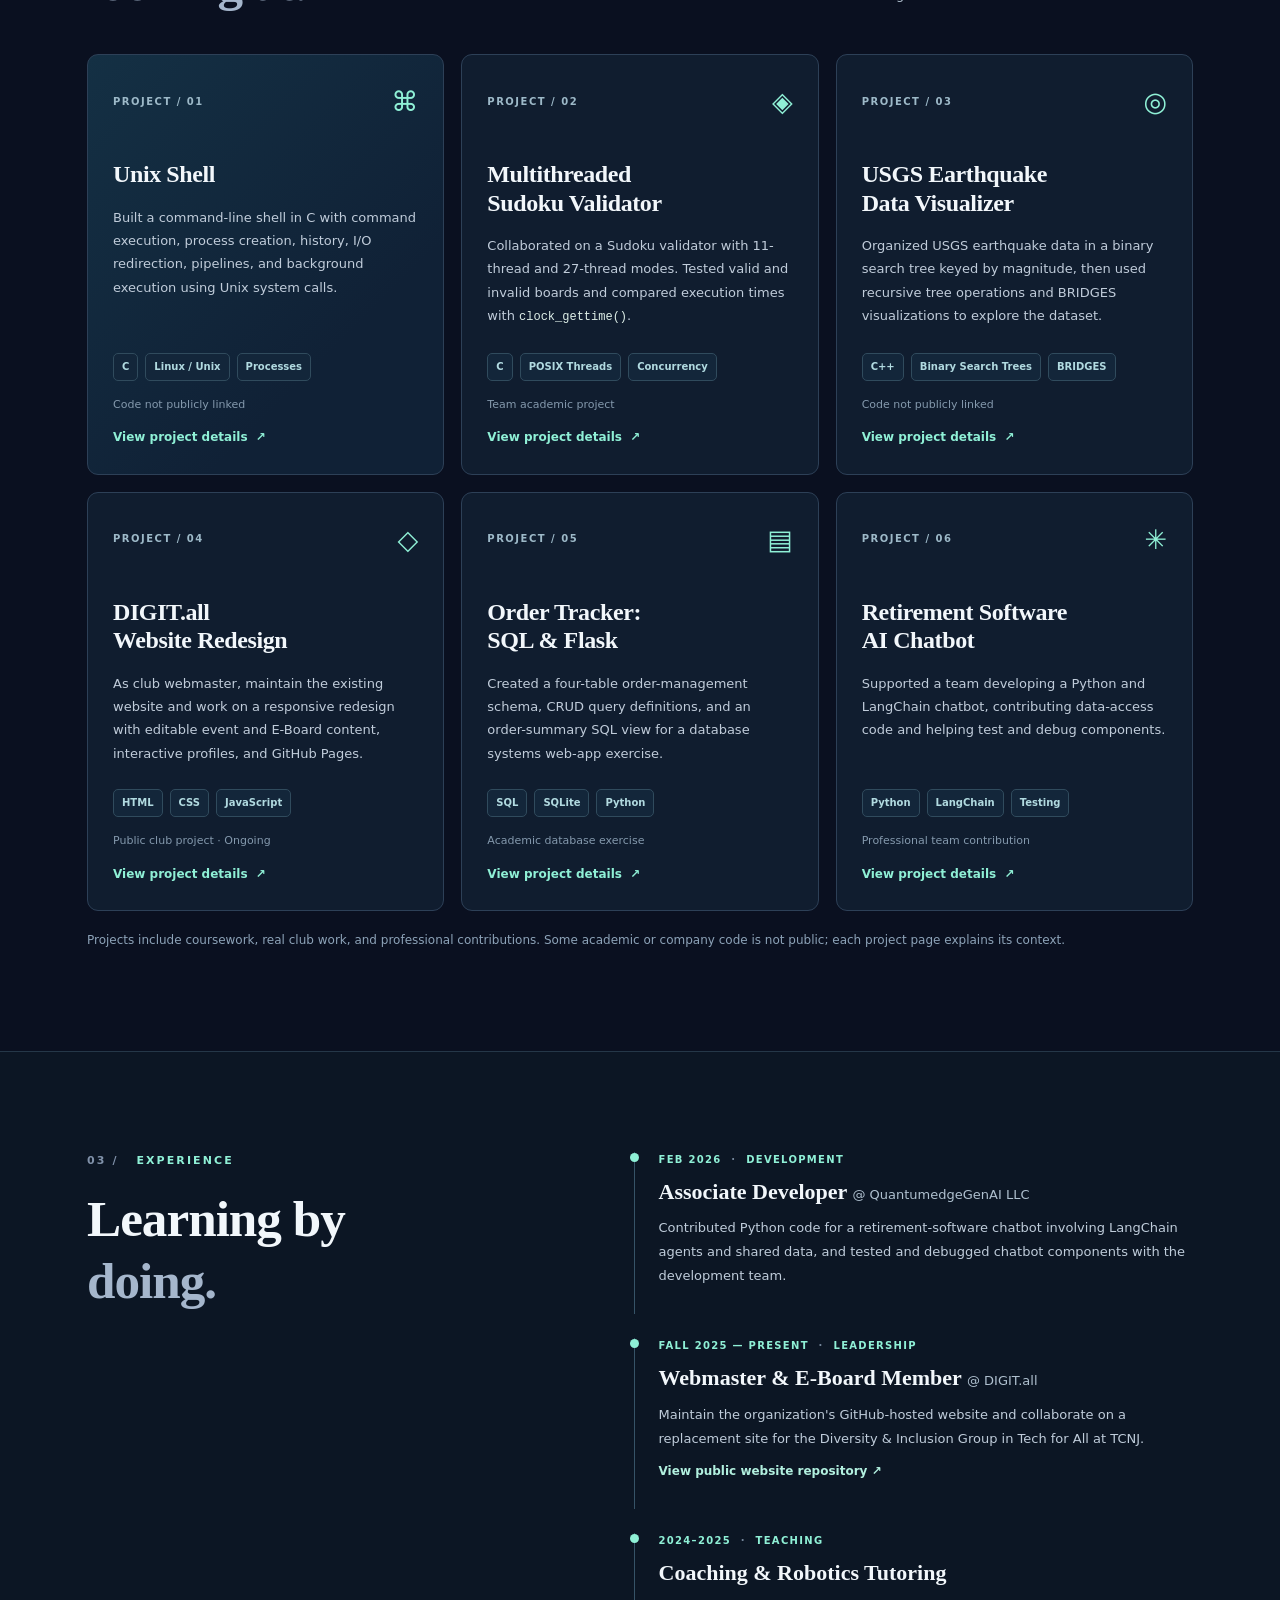
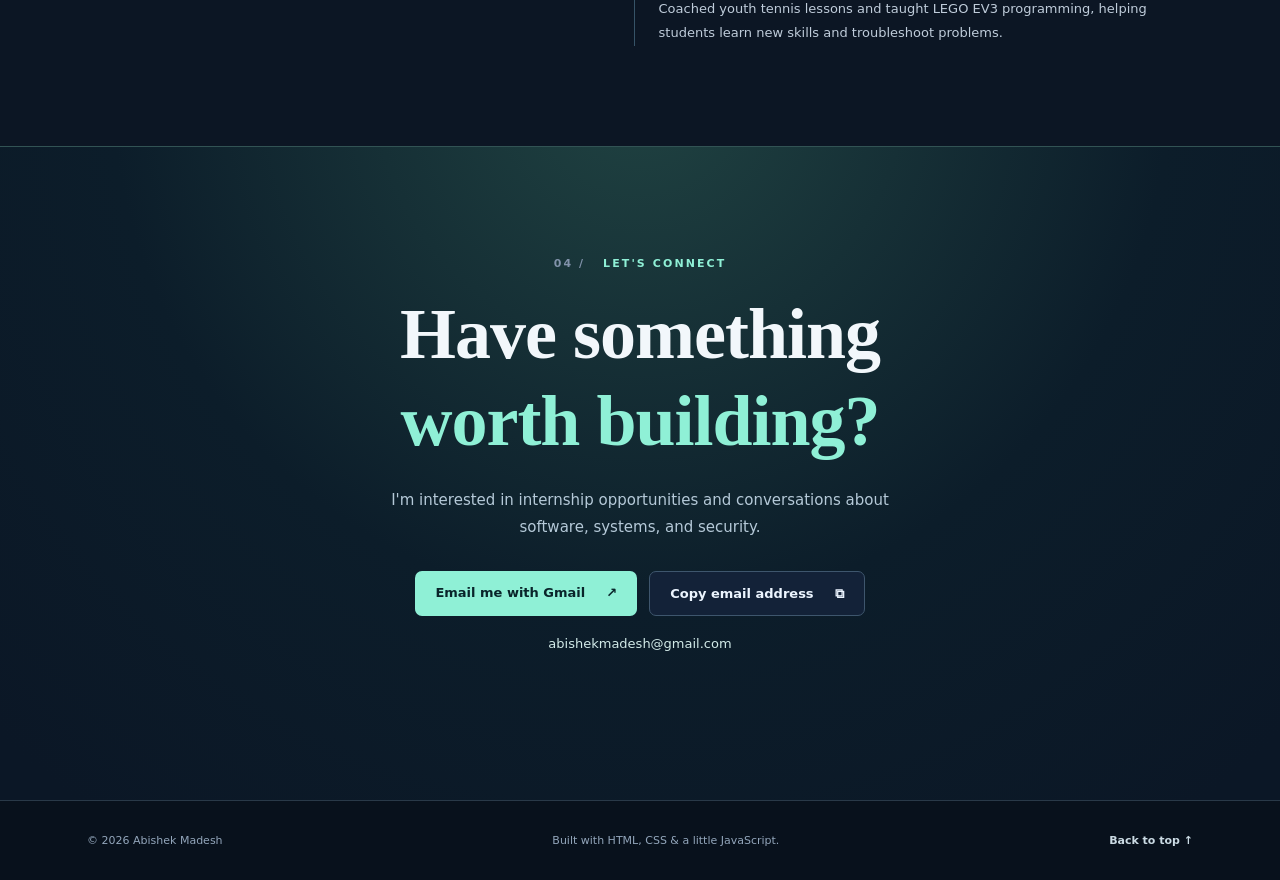
==== commit 569a50ee: "Expand portfolio to six verified academic, club and professional projects" ====
--- a/index.html
+++ b/index.html
@@ -74,7 +74,7 @@
       <div class="container">
         <div class="section-heading">
           <div><p class="section-kicker"><span class="section-index">02 /</span> SELECTED WORK</p><h2 id="projects-title">Projects worth<br><span>looking at.</span></h2></div>
-          <p>Coursework and hands-on work that helped me think about systems, concurrency, and data.</p>
+          <p>Software projects, database coursework, and practical work with teams and a student organization.</p>
         </div>
         <div class="projects-grid">
           <a class="project-card project-featured" href="projects/unix-shell.html" aria-label="View details for Unix Shell">
@@ -95,8 +95,26 @@
             <p>Organized USGS earthquake data in a binary search tree keyed by magnitude, then used recursive tree operations and BRIDGES visualizations to explore the dataset.</p>
             <div class="project-bottom"><div class="project-tags"><span>C++</span><span>Binary Search Trees</span><span>BRIDGES</span></div><span class="repo-note">Code not publicly linked</span><span class="project-cta">View project details <span aria-hidden="true">↗</span></span></div>
           </a>
+          <a class="project-card" href="projects/digitall-website.html" aria-label="View details for DIGIT.all Website Redesign">
+            <div class="project-card-top"><span class="project-number">PROJECT / 04</span><span class="project-icon" aria-hidden="true">◇</span></div>
+            <h3>DIGIT.all<br>Website Redesign</h3>
+            <p>As club webmaster, maintain the existing website and work on a responsive redesign with editable event and E-Board content, interactive profiles, and GitHub Pages.</p>
+            <div class="project-bottom"><div class="project-tags"><span>HTML</span><span>CSS</span><span>JavaScript</span></div><span class="repo-note">Public club project · Ongoing</span><span class="project-cta">View project details <span aria-hidden="true">↗</span></span></div>
+          </a>
+          <a class="project-card" href="projects/order-tracker.html" aria-label="View details for Order Tracker SQL and Flask coursework">
+            <div class="project-card-top"><span class="project-number">PROJECT / 05</span><span class="project-icon" aria-hidden="true">▤</span></div>
+            <h3>Order Tracker:<br>SQL &amp; Flask</h3>
+            <p>Created a four-table order-management schema, CRUD query definitions, and an order-summary SQL view for a database systems web-app exercise.</p>
+            <div class="project-bottom"><div class="project-tags"><span>SQL</span><span>SQLite</span><span>Python</span></div><span class="repo-note">Academic database exercise</span><span class="project-cta">View project details <span aria-hidden="true">↗</span></span></div>
+          </a>
+          <a class="project-card" href="projects/ai-chatbot.html" aria-label="View details for retirement software AI chatbot contribution">
+            <div class="project-card-top"><span class="project-number">PROJECT / 06</span><span class="project-icon" aria-hidden="true">✳</span></div>
+            <h3>Retirement Software<br>AI Chatbot</h3>
+            <p>Supported a team developing a Python and LangChain chatbot, contributing data-access code and helping test and debug components.</p>
+            <div class="project-bottom"><div class="project-tags"><span>Python</span><span>LangChain</span><span>Testing</span></div><span class="repo-note">Professional team contribution</span><span class="project-cta">View project details <span aria-hidden="true">↗</span></span></div>
+          </a>
         </div>
-        <p class="projects-footnote">Some academic repositories are intentionally not public. Project descriptions reflect the work completed, and code can be discussed during interviews.</p>
+        <p class="projects-footnote">Projects include coursework, real club work, and professional contributions. Some academic or company code is not public; each project page explains its context.</p>
       </div>
     </section>
 
--- a/styles.css
+++ b/styles.css
@@ -40,3 +40,11 @@
 .detail-side p{color:#bdcddd;font-size:13px;line-height:1.8;margin:0 0 18px}
 .detail-side .button{width:100%}
 @media(max-width:700px){.detail-hero{padding-block:55px 40px}.detail-layout{grid-template-columns:1fr;gap:28px;padding-block:35px 75px}.contact-actions{flex-direction:column;align-items:center}.contact-actions .button{width:min(100%,300px)}}
+
+
+/* The Current Focus card is a working link to the projects section. */
+.hero-visual{color:var(--text);cursor:pointer;transition:transform .2s,border-color .2s,box-shadow .2s}
+.hero-visual:hover{transform:translateY(-4px);border-color:var(--accent);box-shadow:0 34px 95px #0006}
+.hero-visual:focus-visible{outline:3px solid var(--accent);outline-offset:5px}
+.visual-action{color:var(--accent);font-weight:800;letter-spacing:.02em}
+@media(prefers-reduced-motion:reduce){.hero-visual{transition:none}.hero-visual:hover{transform:none}}
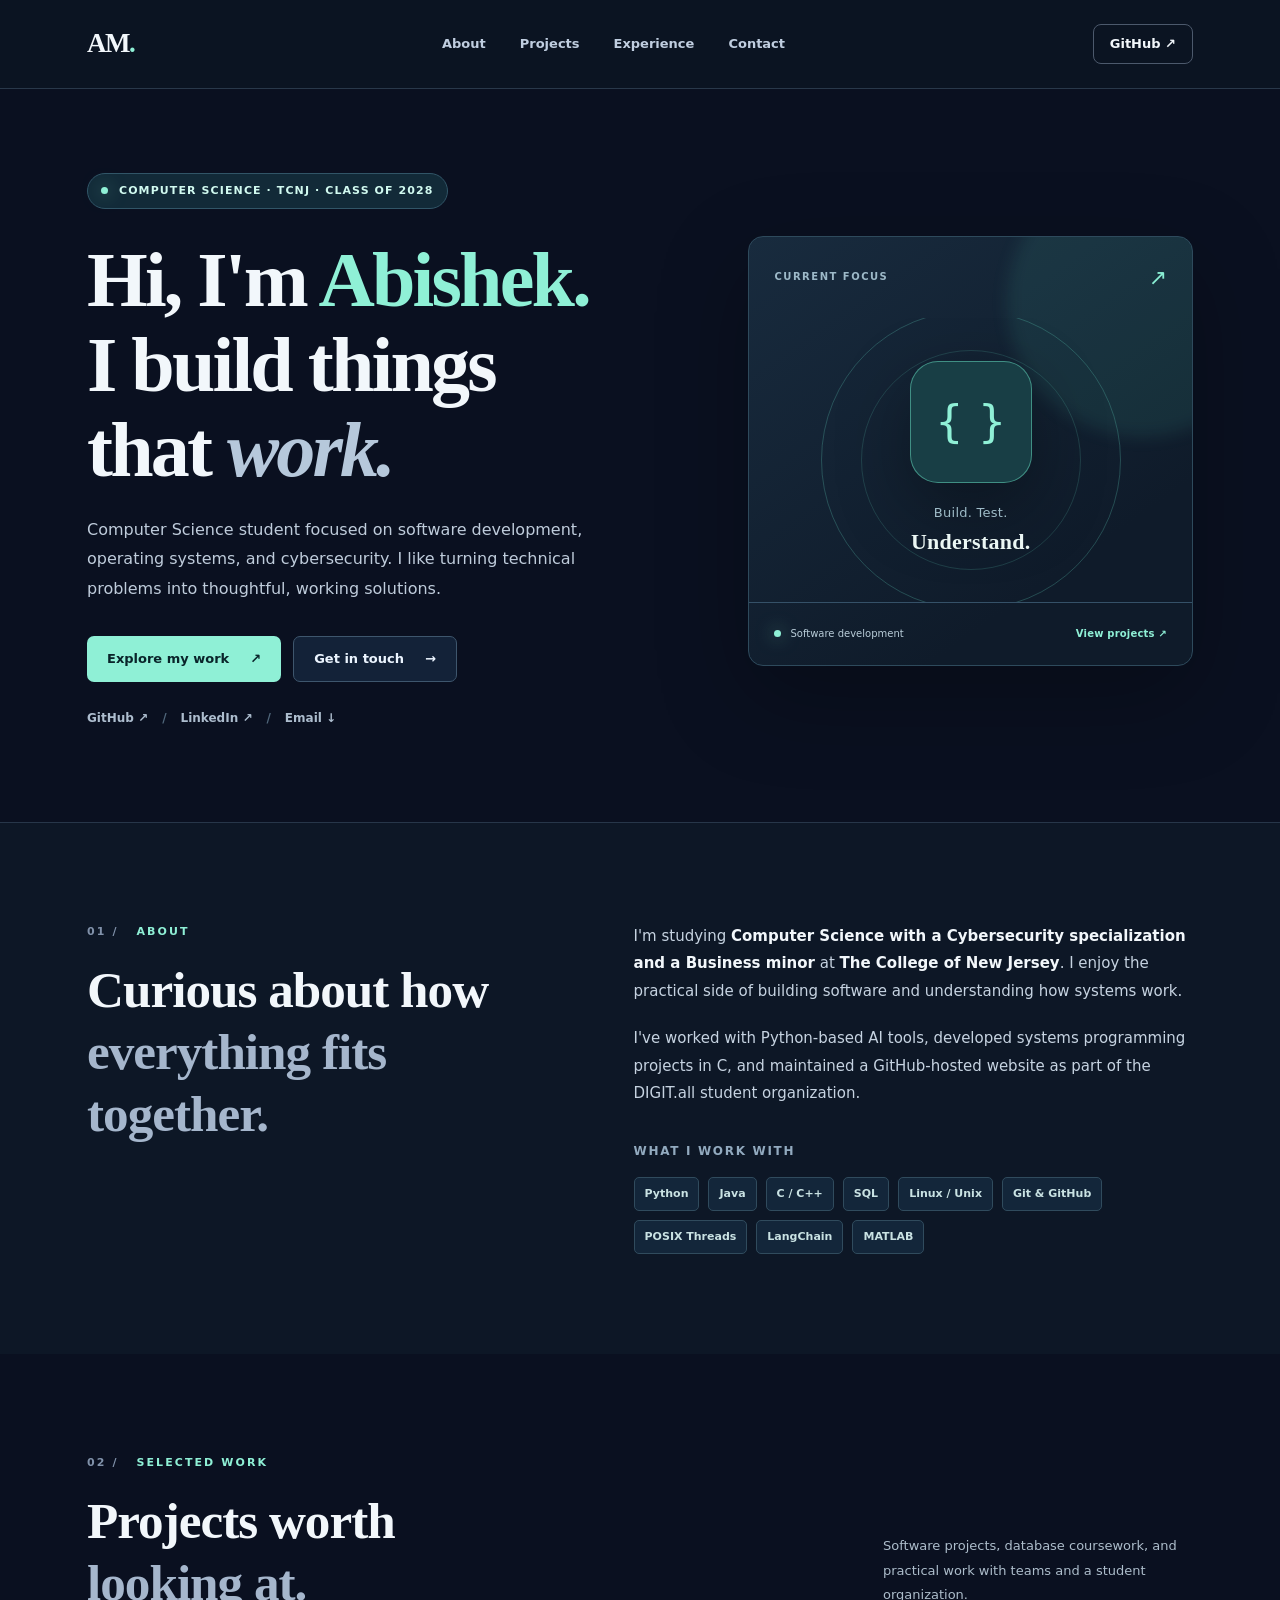
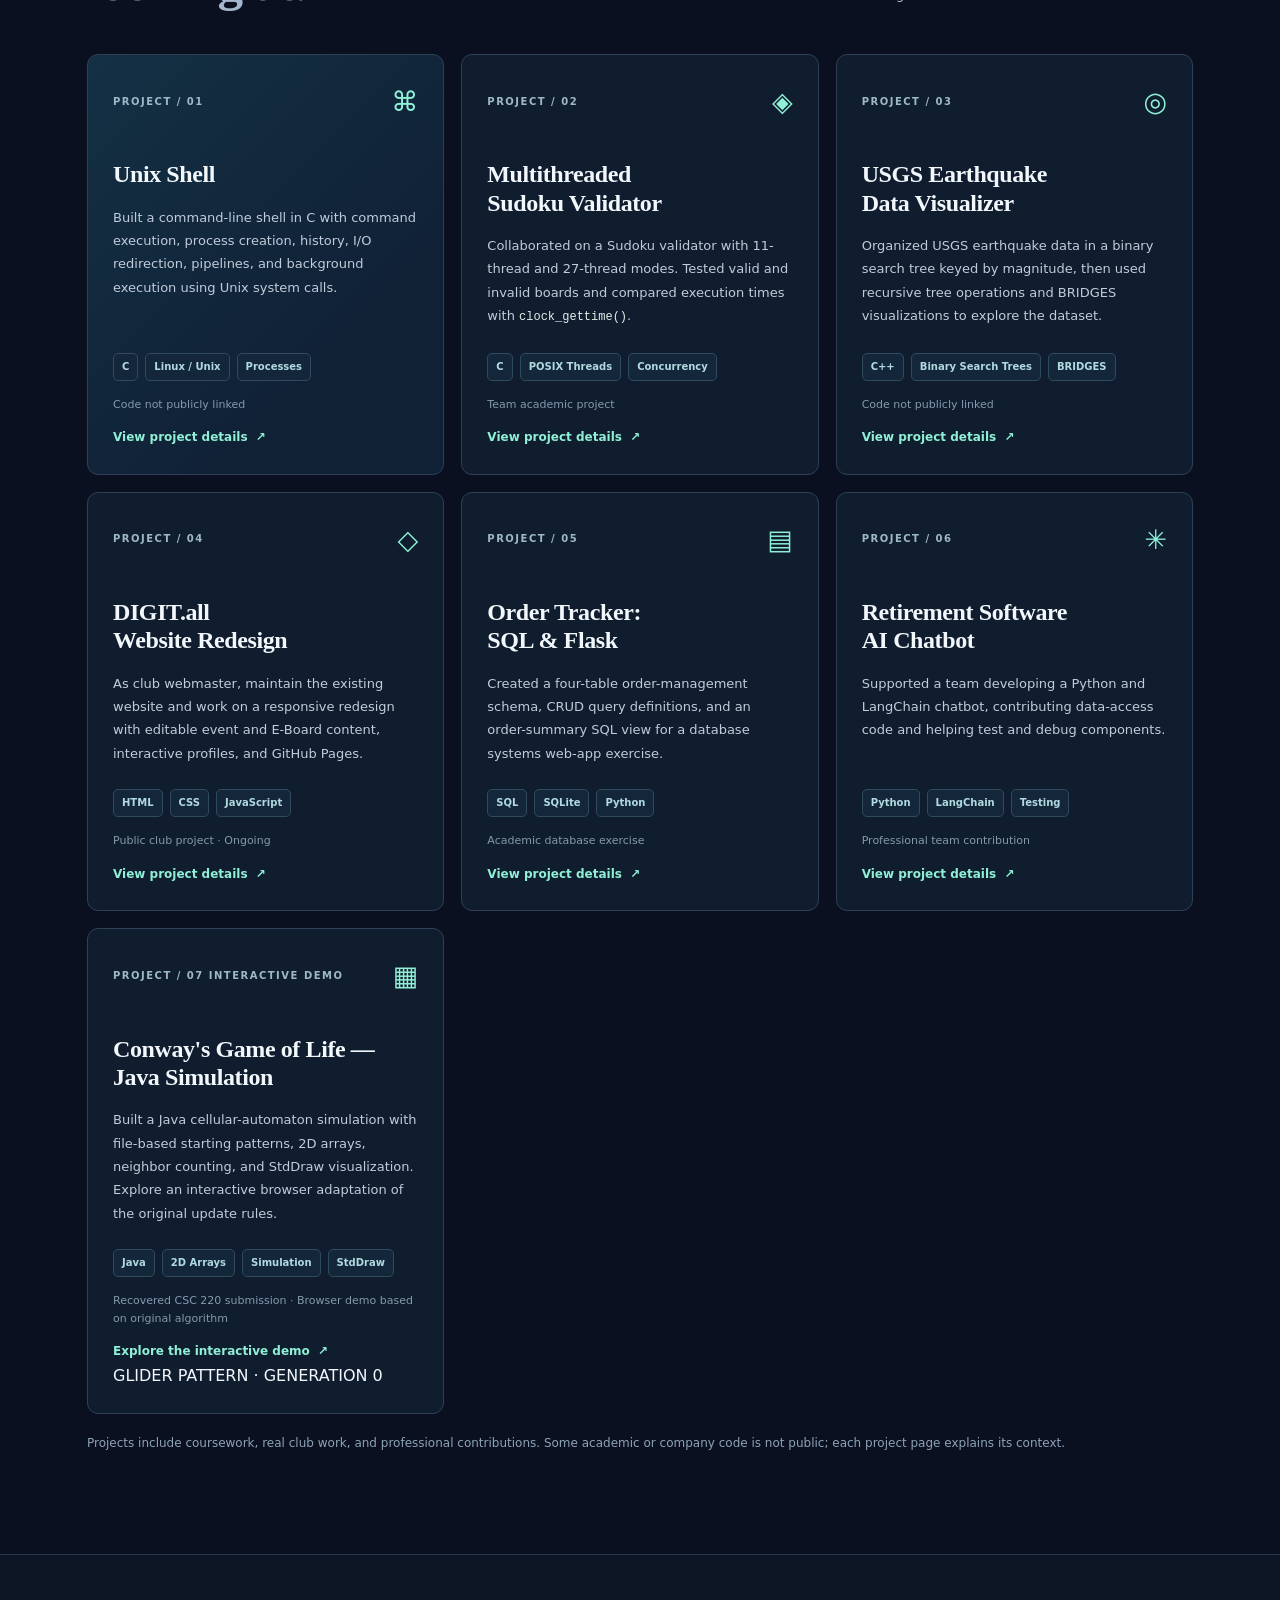
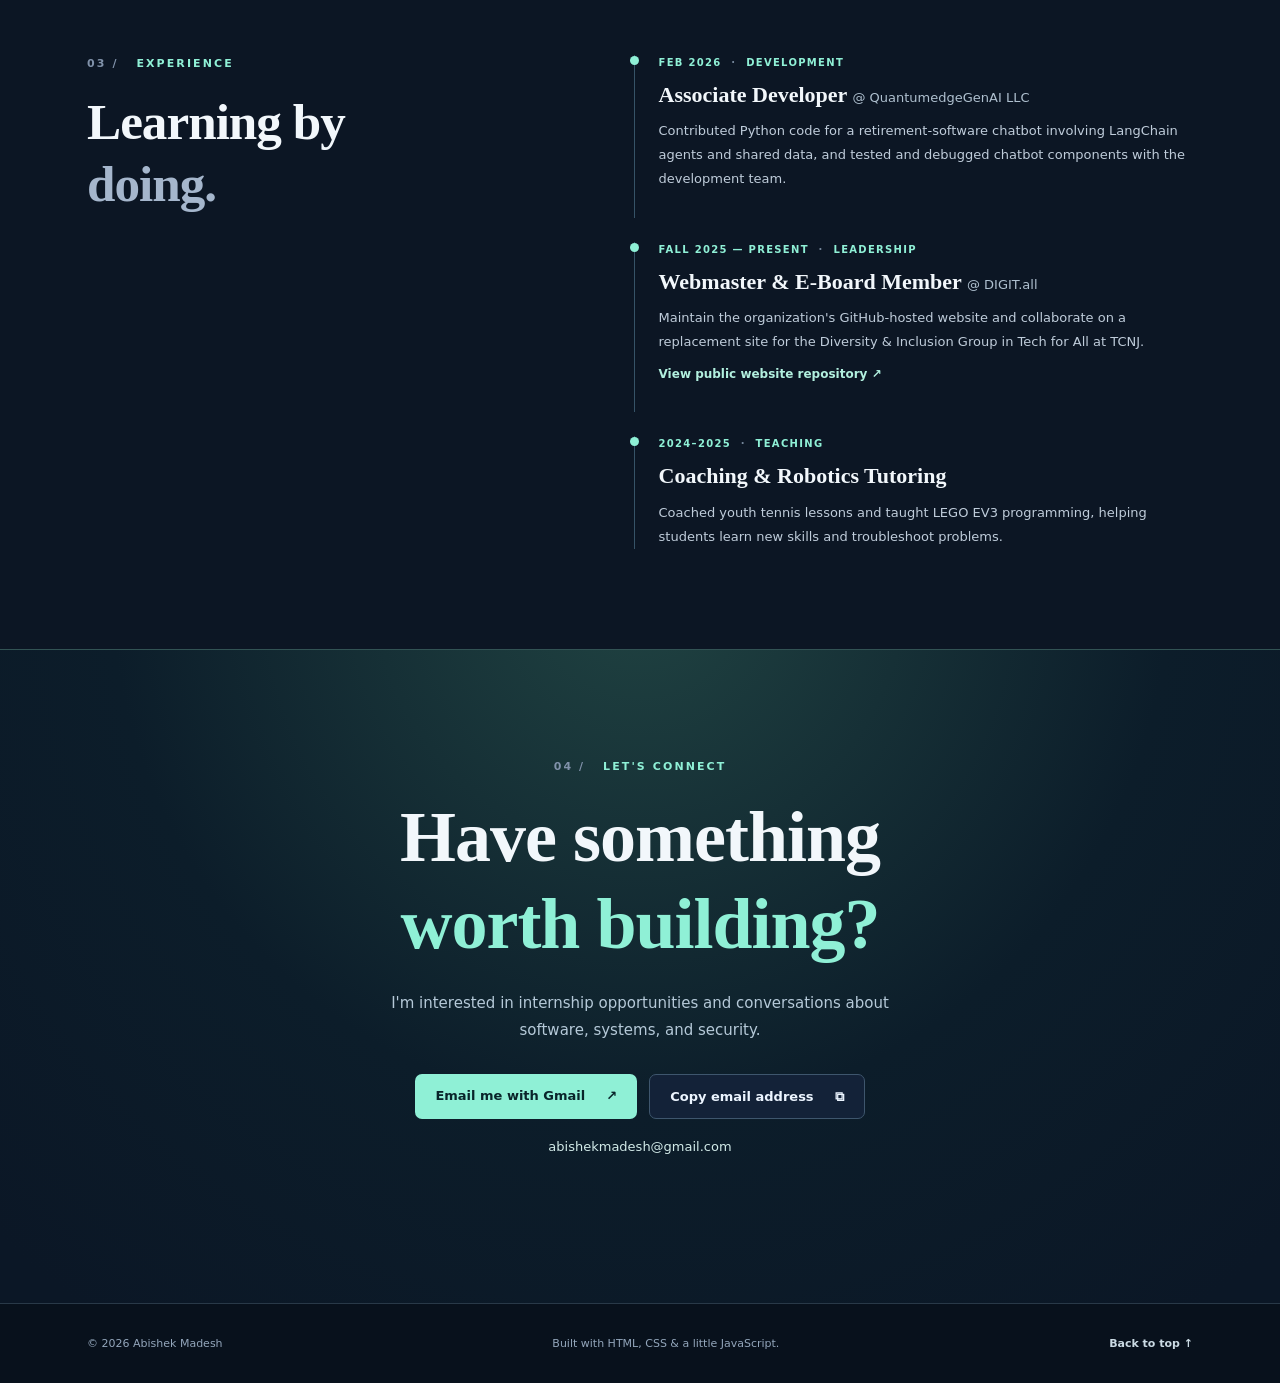
==== commit baa2ef2a: "Feature archived Java Game of Life project on portfolio homepage" ====
--- a/index.html
+++ b/index.html
@@ -113,6 +113,17 @@
             <p>Supported a team developing a Python and LangChain chatbot, contributing data-access code and helping test and debug components.</p>
             <div class="project-bottom"><div class="project-tags"><span>Python</span><span>LangChain</span><span>Testing</span></div><span class="repo-note">Professional team contribution</span><span class="project-cta">View project details <span aria-hidden="true">↗</span></span></div>
           </a>
+          <a class="project-card project-showcase" href="projects/game-of-life.html" aria-label="Explore Java Game of Life project and interactive simulation">
+            <div class="showcase-copy">
+              <div class="project-card-top"><span class="project-number">PROJECT / 07 <span class="showcase-label">INTERACTIVE DEMO</span></span><span class="project-icon" aria-hidden="true">▦</span></div>
+              <h3>Conway's Game of Life <span>— Java Simulation</span></h3>
+              <p>Built a Java cellular-automaton simulation with file-based starting patterns, 2D arrays, neighbor counting, and StdDraw visualization. Explore an interactive browser adaptation of the original update rules.</p>
+              <div class="project-tags"><span>Java</span><span>2D Arrays</span><span>Simulation</span><span>StdDraw</span></div>
+              <span class="repo-note">Recovered CSC 220 submission · Browser demo based on original algorithm</span>
+              <span class="project-cta">Explore the interactive demo <span aria-hidden="true">↗</span></span>
+            </div>
+            <div class="showcase-preview" aria-hidden="true"><div class="life-mini-board"><span></span><span></span><span></span><span></span><span></span><span></span><span></span><span></span><span></span><span></span><span></span><span></span><span></span><span></span><span></span><span></span><span></span><span></span><span></span><span></span><span></span><span></span><span></span><span></span><span></span><span></span><span></span><span></span><span></span><span></span><span></span><span></span><span></span><span></span><span></span><span class="life-on"></span><span></span><span></span><span></span><span></span><span></span><span></span><span></span><span class="life-on"></span><span></span><span class="life-on"></span><span></span><span></span><span></span><span></span><span></span><span></span><span></span><span></span><span class="life-on"></span><span class="life-on"></span><span></span><span></span><span></span><span></span><span></span><span></span><span></span><span></span><span></span><span></span><span></span><span></span><span></span><span></span><span></span><span></span><span></span><span></span><span></span><span></span><span></span><span></span><span></span><span></span><span></span><span></span><span></span><span></span><span></span><span></span><span></span><span></span><span></span><span></span><span></span><span></span><span></span><span></span><span></span><span></span><span></span><span></span><span></span><span></span></div><span class="showcase-legend">GLIDER PATTERN · GENERATION 0</span></div>
+          </a>
         </div>
         <p class="projects-footnote">Projects include coursework, real club work, and professional contributions. Some academic or company code is not public; each project page explains its context.</p>
       </div>
--- a/styles.css
+++ b/styles.css
@@ -48,3 +48,20 @@
 .hero-visual:focus-visible{outline:3px solid var(--accent);outline-offset:5px}
 .visual-action{color:var(--accent);font-weight:800;letter-spacing:.02em}
 @media(prefers-reduced-motion:reduce){.hero-visual{transition:none}.hero-visual:hover{transform:none}}
+
+
+/* Source-backed project evidence */
+.evidence-figure{margin:22px 0 30px;padding:0}
+.evidence-image{display:block;width:100%;height:auto;max-width:100%;border:1px solid #2e5265;border-radius:11px;background:#102036}
+.evidence-figure figcaption{margin-top:11px;color:#91a9ba;font-size:12px;line-height:1.7}
+.terminal-frame{background:#091421;border:1px solid #2e5265;border-radius:11px;overflow:hidden}
+.terminal-top{display:flex;gap:16px;align-items:center;padding:12px 18px;border-bottom:1px solid #263c4e;color:#91a9bb;font-size:11px;letter-spacing:.03em}
+.terminal-top>span:first-child{color:#8ff0d6;font-size:10px;letter-spacing:5px;white-space:nowrap}
+.terminal-frame pre{overflow-x:auto;padding:19px 21px;margin:0;font-size:13px;line-height:1.9;color:#b8f3df;font-family:Consolas,'SFMono-Regular',Menlo,monospace}
+.terminal-frame code{font-family:inherit;white-space:pre}
+.detail-article strong{color:#f2f7fb}
+.result-pills{display:grid;grid-template-columns:repeat(3,minmax(0,1fr));gap:11px;margin:26px 0 34px}
+.result-pills>div{background:#152c3c;border:1px solid #315267;border-radius:9px;padding:17px 13px}
+.result-pills strong{display:block;font-size:22px;color:#8ff0d6;font-weight:700}
+.result-pills span{display:block;margin-top:5px;font-size:11px;color:#adc5d1;line-height:1.45}
+@media(max-width:700px){.result-pills{grid-template-columns:1fr;gap:8px}.result-pills>div{padding:12px 16px}.terminal-frame pre{font-size:12px}}
